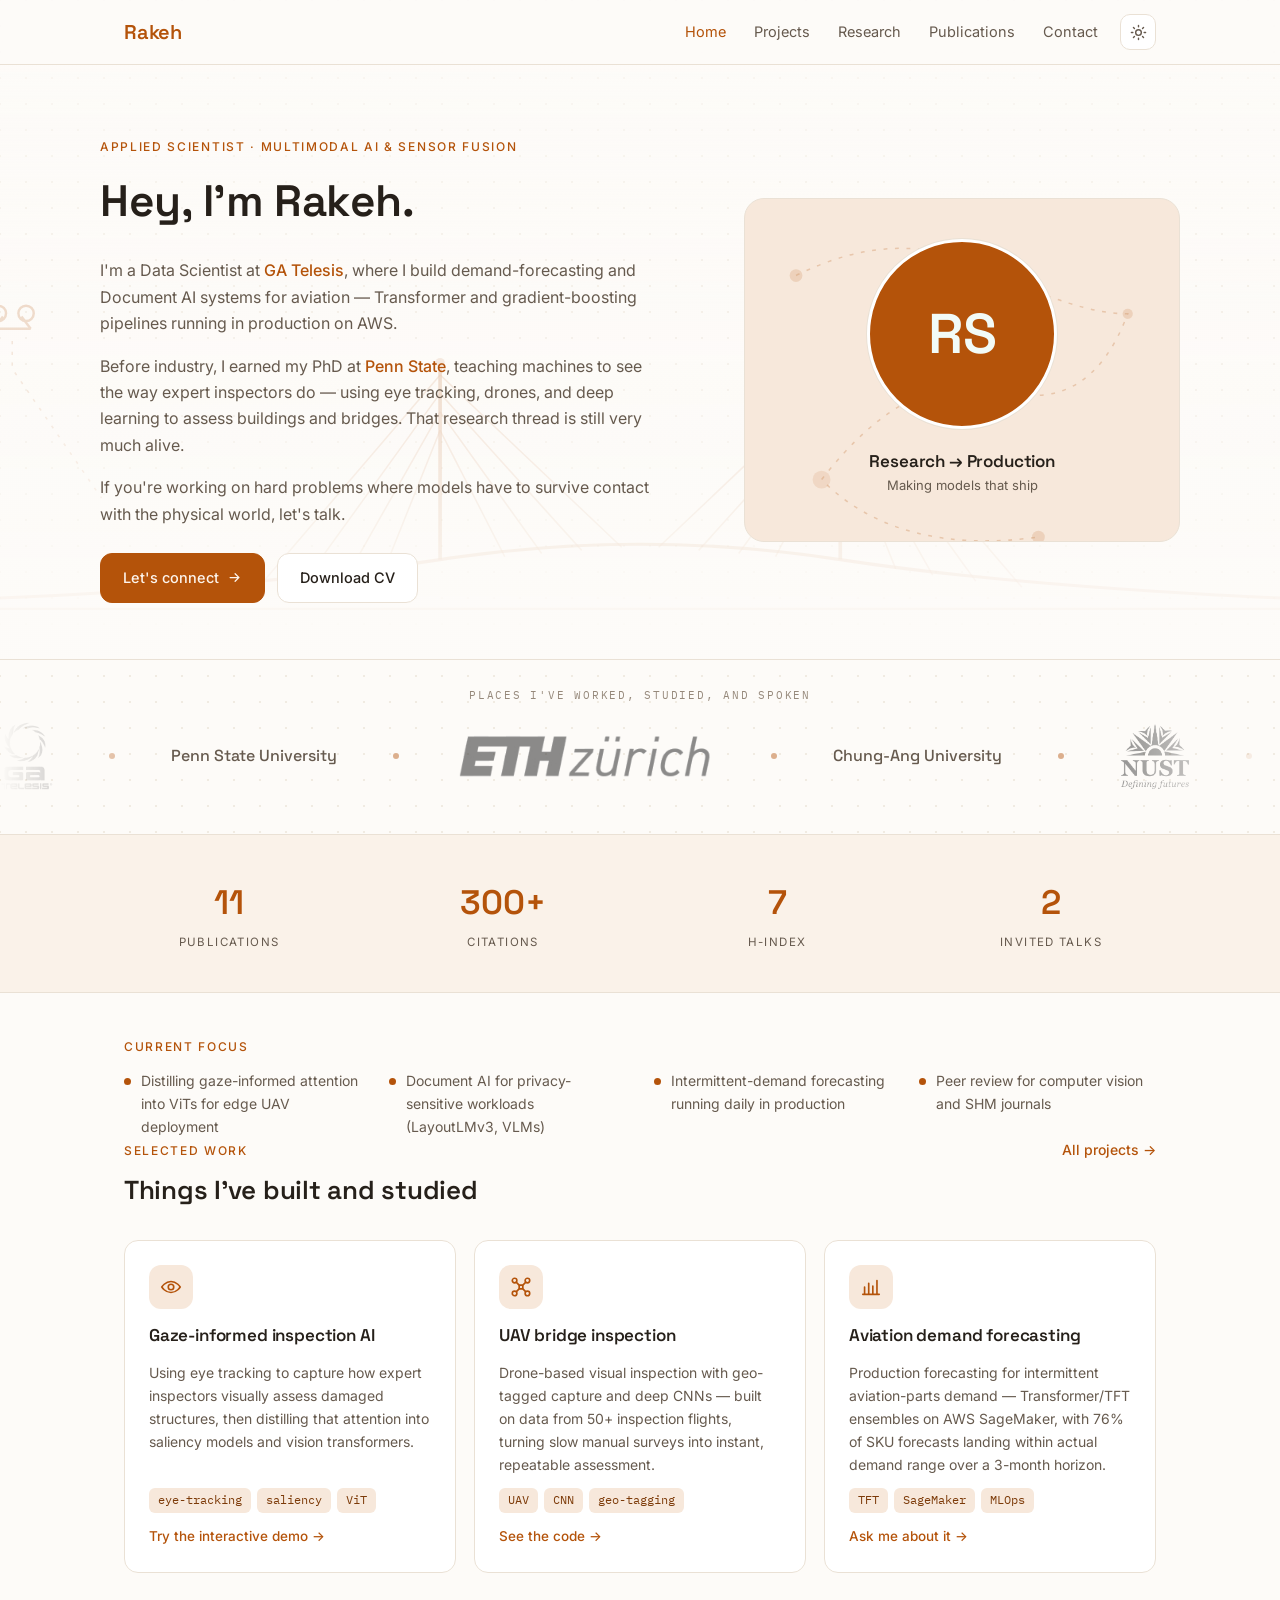
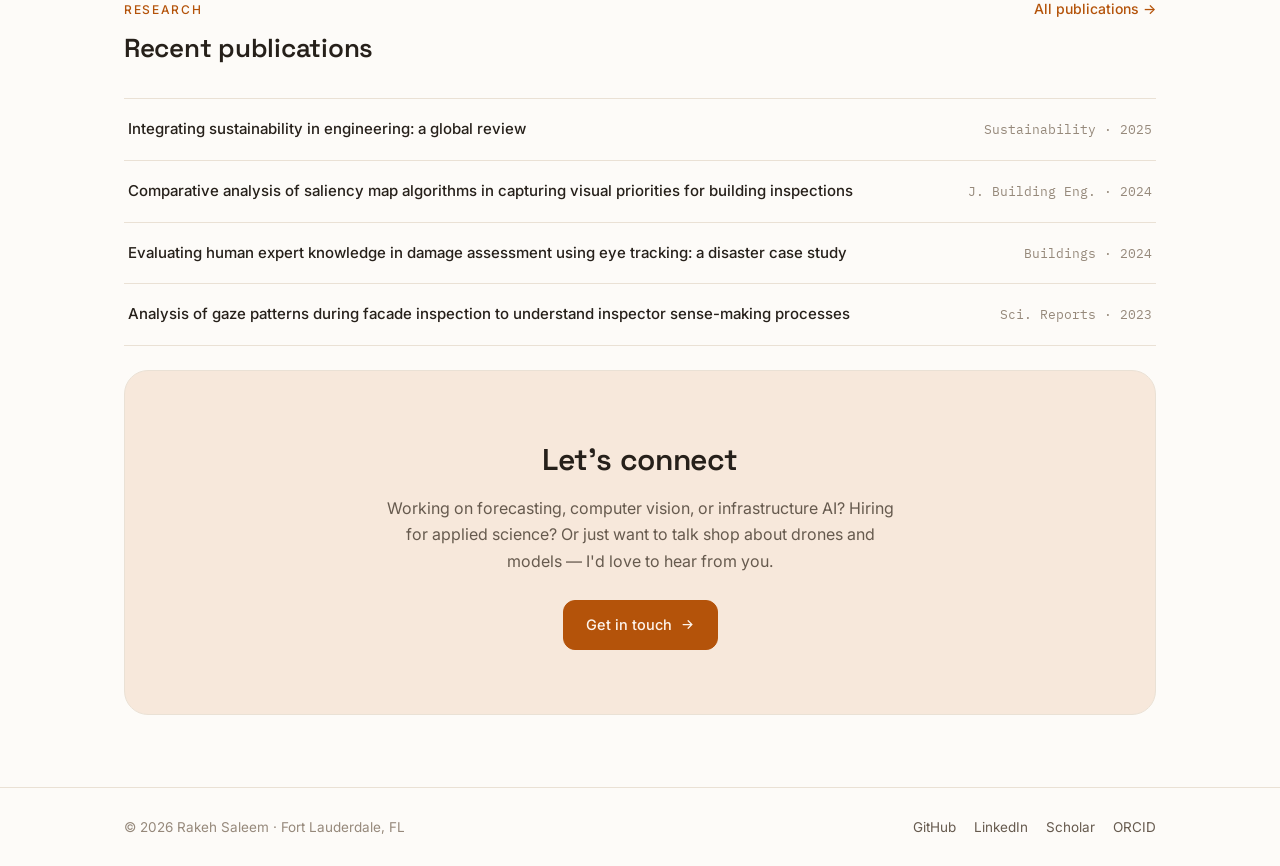
==== index.html @ d1ed62f0 "New custom site: copper design, gaze-trail, live Scholar stats" ====
<!DOCTYPE html>
<html lang="en">
<head>
<meta charset="UTF-8">
<meta name="viewport" content="width=device-width, initial-scale=1.0">
<title>Rakeh Saleem — Research Scientist · Computer Vision & ML</title>
<meta name="description" content="Rakeh Saleem — Applied Scientist / Data Scientist (PhD). Multimodal AI and sensor fusion: computer vision, Document AI, time-series forecasting with Transformers, and MLOps on AWS SageMaker. 11 publications, 300+ citations, invited talks at ETH Zurich and Thornton Tomasetti.">
<meta property="og:type" content="website">
<meta property="og:title" content="Rakeh Saleem — Research Scientist · Computer Vision & ML">
<meta property="og:description" content="PhD-trained research scientist building computer vision and forecasting systems that ship.">
<meta property="og:url" content="https://rakehsaleem.github.io/">
<meta property="og:image" content="https://rakehsaleem.github.io/assets/avatar.jpg">
<meta name="twitter:card" content="summary">
<meta name="theme-color" content="#B4530A" media="(prefers-color-scheme: light)">
<meta name="theme-color" content="#171009" media="(prefers-color-scheme: dark)">
<link rel="icon" type="image/svg+xml" href="assets/favicon.svg">
<link rel="preconnect" href="https://fonts.googleapis.com">
<link rel="preconnect" href="https://fonts.gstatic.com" crossorigin>
<link href="https://fonts.googleapis.com/css2?family=Space+Grotesk:wght@400;500;600&family=Inter:wght@400;500;600&family=IBM+Plex+Mono:wght@400;500&display=swap" rel="stylesheet">
<link rel="stylesheet" href="assets/style.css">
</head>
<body>
<canvas id="dotgrid" aria-hidden="true"></canvas>

<nav>
  <div class="wrap nav-inner">
    <a href="index.html" class="wordmark">Rakeh</a>
    <div style="display:flex;align-items:center">
      <div class="nav-links" id="navLinks">
        <a href="index.html" class="active">Home</a>
        <a href="projects.html">Projects</a>
        <a href="research.html">Research</a>
        <a href="publications.html">Publications</a>
        <a href="contact.html">Contact</a>
      </div>
      <button class="theme-btn" id="themeBtn" aria-label="Toggle dark mode" style="margin-left:22px">
        <svg width="17" height="17" viewBox="0 0 24 24" fill="none" stroke="currentColor" stroke-width="2" stroke-linecap="round"><circle cx="12" cy="12" r="4"/><path d="M12 2v2m0 16v2M4.9 4.9l1.4 1.4m11.4 11.4 1.4 1.4M2 12h2m16 0h2M4.9 19.1l1.4-1.4M17.7 6.3l1.4-1.4"/></svg>
      </button>
      <button class="menu-btn" id="menuBtn" aria-label="Open menu">
        <svg width="17" height="17" viewBox="0 0 24 24" fill="none" stroke="currentColor" stroke-width="2" stroke-linecap="round"><path d="M4 7h16M4 12h16M4 17h16"/></svg>
      </button>
    </div>
  </div>
</nav>

<div class="hero-shell">
  <div class="hero-bg" aria-hidden="true">
    <div class="hero-bg-inner" id="heroBgInner">
      <img src="assets/hero-bg.jpg" alt="" onerror="this.remove()" onload="var f=document.getElementById('fallbackArt'); if(f) f.remove()">
      <svg id="fallbackArt" class="fallback-art" viewBox="0 0 1200 300" preserveAspectRatio="xMidYMax slice" fill="none">
      <!-- Sunshine Skyway-inspired cable-stayed bridge line art -->
      <line x1="0" y1="252" x2="1200" y2="252" stroke="var(--teal)" stroke-width="1.4" opacity=".5"/>
      <path d="M0 250 Q 300 246 470 220 Q 600 200 730 220 Q 900 246 1200 250" stroke="var(--teal)" stroke-width="2" opacity=".55"/>
      <line x1="470" y1="220" x2="470" y2="96" stroke="var(--teal)" stroke-width="2.4" opacity=".6"/>
      <line x1="730" y1="220" x2="730" y2="96" stroke="var(--teal)" stroke-width="2.4" opacity=".6"/>
      <g stroke="var(--teal)" stroke-width="1" opacity=".4">
        <line x1="470" y1="100" x2="352" y2="238"/><line x1="470" y1="112" x2="382" y2="234"/><line x1="470" y1="124" x2="410" y2="230"/><line x1="470" y1="136" x2="434" y2="226"/>
        <line x1="470" y1="100" x2="588" y2="212"/><line x1="470" y1="112" x2="562" y2="214"/><line x1="470" y1="124" x2="536" y2="216"/><line x1="470" y1="136" x2="512" y2="218"/>
        <line x1="730" y1="100" x2="612" y2="212"/><line x1="730" y1="112" x2="638" y2="214"/><line x1="730" y1="124" x2="664" y2="216"/><line x1="730" y1="136" x2="688" y2="218"/>
        <line x1="730" y1="100" x2="848" y2="238"/><line x1="730" y1="112" x2="818" y2="234"/><line x1="730" y1="124" x2="790" y2="230"/><line x1="730" y1="136" x2="766" y2="226"/>
      </g>
      <g fill="var(--teal)" opacity=".35">
        <circle cx="470" cy="92" r="3"/><circle cx="730" cy="92" r="3"/>
      </g>
      <!-- drone -->
      <g stroke="var(--teal)" stroke-width="1.6" opacity=".55">
        <line x1="180" y1="70" x2="204" y2="70"/><line x1="186" y1="62" x2="180" y2="70"/><line x1="198" y1="62" x2="204" y2="70"/>
        <circle cx="183" cy="60" r="5" fill="none"/><circle cx="201" cy="60" r="5" fill="none"/>
      </g>
      <path d="M192 78 L 192 96 L 250 180" stroke="var(--teal)" stroke-width="1" stroke-dasharray="2 5" opacity=".4"/>
      </svg>
    </div>
  </div>
  <header class="hero wrap">
  <div>
    <span class="kicker">Applied Scientist · Multimodal AI &amp; Sensor Fusion</span>
    <h1>Hey, I'm Rakeh.</h1>
    <p>I'm a Data Scientist at <a class="inline" href="https://www.gatelesis.com/" target="_blank" rel="noopener">GA Telesis</a>, where I build demand-forecasting and Document&nbsp;AI systems for aviation — Transformer and gradient-boosting pipelines running in production on AWS.</p>
    <p>Before industry, I earned my PhD at <a class="inline" href="https://scholar.google.com/citations?user=sNDGyTYAAAAJ&hl=en" target="_blank" rel="noopener">Penn State</a>, teaching machines to see the way expert inspectors do — using eye tracking, drones, and deep learning to assess buildings and bridges. That research thread is still very much alive.</p>
    <p>If you're working on hard problems where models have to survive contact with the physical world, let's talk.</p>
    <div class="cta-row">
      <a class="btn primary" href="contact.html">Let's connect
        <svg width="15" height="15" viewBox="0 0 24 24" fill="none" stroke="currentColor" stroke-width="2" stroke-linecap="round"><path d="M5 12h14m-6-6 6 6-6 6"/></svg>
      </a>
      <a class="btn" href="assets/resume.pdf">Download CV</a>
    </div>
  </div>
  <div class="photo-card">
    <svg class="gaze" viewBox="0 0 340 340" aria-hidden="true">
      <path d="M40 60 Q120 20 190 55 T300 90 Q270 170 200 150 T60 220 Q120 280 230 265" fill="none" stroke="var(--teal)" stroke-width="1.2" stroke-dasharray="3 6" opacity=".45"/>
      <circle cx="40" cy="60" r="5" fill="var(--teal)" opacity=".30"/>
      <circle cx="190" cy="55" r="8" fill="var(--teal)" opacity=".22"/>
      <circle cx="300" cy="90" r="4" fill="var(--teal)" opacity=".30"/>
      <circle cx="200" cy="150" r="6" fill="var(--teal)" opacity=".22"/>
      <circle cx="60" cy="220" r="7" fill="var(--teal)" opacity=".22"/>
      <circle cx="230" cy="265" r="5" fill="var(--teal)" opacity=".30"/>
    </svg>
    <img src="assets/avatar.jpg" alt="Portrait of Rakeh Saleem" onerror="this.style.display='none';this.nextElementSibling.style.display='flex'">
    <div class="avatar-fallback" aria-hidden="true">RS</div>
    <h3>Research → Production</h3>
    <p class="sub">Making models that ship</p>
  </div>
  </header>
</div>

<div class="affil">
  <div class="label">Places I've worked, studied, and spoken</div>
  <div class="affil-viewport">
    <div class="affil-track" id="affilTrack"></div>
  </div>
</div>

<div class="stats">
  <div class="wrap stats-inner">
    <div class="stat"><div class="num" data-count="11" data-scholar="publications_count">11</div><div class="lbl">Publications</div></div>
    <div class="stat"><div class="num" data-count="300" data-suffix="+" data-scholar="citations">300+</div><div class="lbl">Citations</div></div>
    <div class="stat"><div class="num" data-count="7" data-scholar="h_index">7</div><div class="lbl">h-index</div></div>
    <div class="stat"><div class="num" data-count="2">2</div><div class="lbl">Invited talks</div></div>
  </div>
</div>

<section class="wrap" style="padding:44px 24px 0">
  <span class="kicker">Current focus</span>
  <div style="display:grid;grid-template-columns:repeat(auto-fit,minmax(230px,1fr));gap:12px 28px;margin-top:12px">
    <div style="display:flex;gap:10px;align-items:baseline"><span style="width:7px;height:7px;border-radius:50%;background:var(--teal);flex:none;transform:translateY(-1px)"></span><span style="font-size:14px;color:var(--muted)">Distilling gaze-informed attention into ViTs for edge UAV deployment</span></div>
    <div style="display:flex;gap:10px;align-items:baseline"><span style="width:7px;height:7px;border-radius:50%;background:var(--teal);flex:none;transform:translateY(-1px)"></span><span style="font-size:14px;color:var(--muted)">Document AI for privacy-sensitive workloads (LayoutLMv3, VLMs)</span></div>
    <div style="display:flex;gap:10px;align-items:baseline"><span style="width:7px;height:7px;border-radius:50%;background:var(--teal);flex:none;transform:translateY(-1px)"></span><span style="font-size:14px;color:var(--muted)">Intermittent-demand forecasting running daily in production</span></div>
    <div style="display:flex;gap:10px;align-items:baseline"><span style="width:7px;height:7px;border-radius:50%;background:var(--teal);flex:none;transform:translateY(-1px)"></span><span style="font-size:14px;color:var(--muted)">Peer review for computer vision and SHM journals</span></div>
  </div>
</section>

<section id="work" class="wrap">
  <div class="sec-head">
    <div>
      <span class="kicker">Selected work</span>
      <h2>Things I've built and studied</h2>
    </div>
    <a href="projects.html">All projects →</a>
  </div>
  <div class="cards">
    <article class="card">
      <div class="icon">
        <svg width="22" height="22" viewBox="0 0 24 24" fill="none" stroke="currentColor" stroke-width="1.8" stroke-linecap="round"><path d="M2 12s3.5-6 10-6 10 6 10 6-3.5 6-10 6-10-6-10-6Z"/><circle cx="12" cy="12" r="3"/></svg>
      </div>
      <h3>Gaze-informed inspection AI</h3>
      <p>Using eye tracking to capture how expert inspectors visually assess damaged structures, then distilling that attention into saliency models and vision transformers.</p>
      <div class="tags"><span class="tag">eye-tracking</span><span class="tag">saliency</span><span class="tag">ViT</span></div>
      <a class="link" href="research.html">Try the interactive demo →</a>
    </article>
    <article class="card">
      <div class="icon">
        <svg width="22" height="22" viewBox="0 0 24 24" fill="none" stroke="currentColor" stroke-width="1.8" stroke-linecap="round"><circle cx="5" cy="5" r="2.5"/><circle cx="19" cy="5" r="2.5"/><circle cx="5" cy="19" r="2.5"/><circle cx="19" cy="19" r="2.5"/><path d="M7 7l3.5 3.5M17 7l-3.5 3.5M7 17l3.5-3.5M17 17l-3.5-3.5"/><rect x="10" y="10" width="4" height="4" rx="1"/></svg>
      </div>
      <h3>UAV bridge inspection</h3>
      <p>Drone-based visual inspection with geo-tagged capture and deep CNNs — built on data from 50+ inspection flights, turning slow manual surveys into instant, repeatable assessment.</p>
      <div class="tags"><span class="tag">UAV</span><span class="tag">CNN</span><span class="tag">geo-tagging</span></div>
      <a class="link" href="projects.html">See the code →</a>
    </article>
    <article class="card">
      <div class="icon">
        <svg width="22" height="22" viewBox="0 0 24 24" fill="none" stroke="currentColor" stroke-width="1.8" stroke-linecap="round"><path d="M3 20h18M5 20V12m4.5 8V8m4.5 12v-9m4.5 9V5"/></svg>
      </div>
      <h3>Aviation demand forecasting</h3>
      <p>Production forecasting for intermittent aviation-parts demand — Transformer/TFT ensembles on AWS SageMaker, with 76% of SKU forecasts landing within actual demand range over a 3-month horizon.</p>
      <div class="tags"><span class="tag">TFT</span><span class="tag">SageMaker</span><span class="tag">MLOps</span></div>
      <a class="link" href="contact.html">Ask me about it →</a>
    </article>
  </div>
</section>

<section id="publications" class="wrap" style="padding-top:24px">
  <div class="sec-head">
    <div>
      <span class="kicker">Research</span>
      <h2>Recent publications</h2>
    </div>
    <a href="publications.html">All publications →</a>
  </div>
  <div class="pub-list">
    <a class="pub" href="https://www.mdpi.com/2071-1050/17/15/6930" target="_blank" rel="noopener">
      <span class="title">Integrating sustainability in engineering: a global review</span>
      <span class="venue">Sustainability · 2025</span>
    </a>
    <a class="pub" href="https://www.sciencedirect.com/science/article/pii/S2352710224022460" target="_blank" rel="noopener">
      <span class="title">Comparative analysis of saliency map algorithms in capturing visual priorities for building inspections</span>
      <span class="venue">J. Building Eng. · 2024</span>
    </a>
    <a class="pub" href="https://www.mdpi.com/2075-5309/14/7/2114" target="_blank" rel="noopener">
      <span class="title">Evaluating human expert knowledge in damage assessment using eye tracking: a disaster case study</span>
      <span class="venue">Buildings · 2024</span>
    </a>
    <a class="pub" href="https://www.nature.com/articles/s41598-023-29950-w" target="_blank" rel="noopener">
      <span class="title">Analysis of gaze patterns during facade inspection to understand inspector sense-making processes</span>
      <span class="venue">Sci. Reports · 2023</span>
    </a>
  </div>
</section>

<div class="wrap">
  <div class="connect" id="connect">
    <h2>Let's connect</h2>
    <p>Working on forecasting, computer vision, or infrastructure AI? Hiring for applied science? Or just want to talk shop about drones and models — I'd love to hear from you.</p>
    <a class="btn primary" href="contact.html">Get in touch
      <svg width="15" height="15" viewBox="0 0 24 24" fill="none" stroke="currentColor" stroke-width="2" stroke-linecap="round"><path d="M5 12h14m-6-6 6 6-6 6"/></svg>
    </a>
  </div>
</div>

<footer>
  <div class="wrap foot-inner">
    <span>© 2026 Rakeh Saleem · Fort Lauderdale, FL</span>
    <div class="socials">
      <a href="https://github.com/rakehsaleem" target="_blank" rel="noopener">GitHub</a>
      <a href="https://www.linkedin.com/in/rakeh-saleem/" target="_blank" rel="noopener">LinkedIn</a>
      <a href="https://scholar.google.com/citations?user=sNDGyTYAAAAJ&hl=en" target="_blank" rel="noopener">Scholar</a>
      <a href="https://orcid.org/0000-0002-6362-9872" target="_blank" rel="noopener">ORCID</a>
    </div>
  </div>
</footer>

<script src="assets/main.js"></script>
</body>
</html>
---- assets/style.css ----
:root{
  --paper:#FDFBF8;
  --card:#FFFFFF;
  --tint:#F7E8DB;
  --tint-soft:#FAF2E9;
  --ink:#26201A;
  --muted:#665A4E;
  --faint:#96897B;
  --line:#EAE1D5;
  --teal:#B4530A;
  --teal-deep:#7C3A08;
  --teal-bright:#D06416;
  --radius:14px;
}
[data-theme="dark"]{
  --paper:#171009;
  --card:#211710;
  --tint:#301F10;
  --tint-soft:#1E150D;
  --ink:#F1EAE2;
  --muted:#B5A697;
  --faint:#80735F;
  --line:#342718;
  --teal:#E8956D;
  --teal-deep:#F4C0A2;
  --teal-bright:#E8956D;
}
*{margin:0;padding:0;box-sizing:border-box}
html{scroll-behavior:smooth;background:var(--paper)}
body{
  font-family:'Inter',system-ui,sans-serif;
  background:transparent;
  color:var(--ink);
  line-height:1.65;
  font-size:16px;
  transition:color .3s ease;
}
h1,h2,h3,.wordmark{font-family:'Space Grotesk',sans-serif;letter-spacing:-0.01em}
.mono{font-family:'IBM Plex Mono',monospace}
a{color:inherit;text-decoration:none}
.wrap{max-width:1080px;margin:0 auto;padding:0 24px}

/* Interactive dot-grid background */
#dotgrid{position:fixed;inset:0;z-index:-1;pointer-events:none}

/* Hero shell with background image layer */
.hero-shell{position:relative;overflow:hidden}
.hero-bg{position:absolute;inset:0;pointer-events:none;z-index:0;overflow:hidden}
.hero-bg-inner{position:absolute;inset:-4%;will-change:transform}
.hero-bg-inner img{width:100%;height:100%;object-fit:cover;opacity:.5;filter:saturate(.85)}
[data-theme="dark"] .hero-bg-inner img{opacity:.28;filter:saturate(.7) brightness(.8)}
.hero-bg .fallback-art{position:absolute;inset:auto 0 0 0;width:100%;height:72%;opacity:.5}
.hero-bg::after{content:"";position:absolute;inset:0;background:linear-gradient(to bottom,color-mix(in srgb,var(--paper) 68%,transparent) 0%,color-mix(in srgb,var(--paper) 30%,transparent) 40%,var(--paper) 100%)}
.hero-shell .hero{position:relative;z-index:1}

/* Affiliations marquee (logos) */
.affil{border-top:1px solid var(--line);padding:26px 0 44px;overflow:hidden}
.affil .label{text-align:center;font-size:11px;letter-spacing:.16em;text-transform:uppercase;color:var(--faint);margin-bottom:18px;font-family:'IBM Plex Mono',monospace}
.affil-viewport{position:relative;overflow:hidden;-webkit-mask-image:linear-gradient(to right,transparent,#000 12%,#000 88%,transparent);mask-image:linear-gradient(to right,transparent,#000 12%,#000 88%,transparent)}
.affil-track{display:flex;align-items:center;gap:56px;width:max-content;animation:marquee 30s linear infinite}
.affil-viewport:hover .affil-track{animation-play-state:paused}
.affil-item{position:relative;display:flex;align-items:center;gap:56px;white-space:nowrap}
.affil-item img{height:68px;width:auto;max-width:260px;object-fit:contain;filter:grayscale(1);opacity:.55;transition:filter .25s,opacity .25s}
[data-theme="dark"] .affil-item img{filter:grayscale(1) invert(.85) brightness(1.1)}
.affil-item:hover img{filter:none;opacity:1}
[data-theme="dark"] .affil-item:hover img{filter:none;opacity:1}
.affil-item .txt{font-family:'Space Grotesk',sans-serif;font-size:16px;font-weight:500;color:var(--muted)}
.affil-item .tip{position:absolute;top:calc(100% + 8px);left:50%;transform:translateX(-50%) translateY(-3px);font-size:11.5px;color:var(--muted);background:var(--card);border:1px solid var(--line);border-radius:7px;padding:3px 10px;white-space:nowrap;opacity:0;pointer-events:none;transition:opacity .2s,transform .2s;box-shadow:0 4px 12px rgba(0,0,0,.08)}
.affil-item:hover .tip{opacity:1;transform:translateX(-50%) translateY(0)}
.affil-item::after{content:"";width:6px;height:6px;border-radius:50%;background:var(--teal);opacity:.45;flex:none}
@keyframes marquee{from{transform:translateX(0)}to{transform:translateX(-50%)}}
@media (prefers-reduced-motion:reduce){
  .affil-track{animation:none;flex-wrap:wrap;justify-content:center;width:auto}
  .affil-track > .dup{display:none}
}

/* Scroll reveal */
.reveal{opacity:0;transform:translateY(14px);transition:opacity .5s ease,transform .5s ease}
.reveal.in{opacity:1;transform:none}
@media (prefers-reduced-motion:reduce){.reveal{opacity:1;transform:none}}

/* Nav */
nav{position:sticky;top:0;z-index:50;background:color-mix(in srgb,var(--paper) 86%,transparent);backdrop-filter:blur(10px);border-bottom:1px solid var(--line)}
.nav-inner{display:flex;align-items:center;justify-content:space-between;height:64px}
.wordmark{font-size:20px;font-weight:600;color:var(--teal)}
.nav-links{display:flex;align-items:center;gap:28px;font-size:14.5px;color:var(--muted)}
.nav-links a{transition:color .2s}
.nav-links a:hover,.nav-links a.active{color:var(--teal)}
.theme-btn,.menu-btn{background:var(--card);border:1px solid var(--line);border-radius:10px;width:36px;height:36px;cursor:pointer;color:var(--muted);display:flex;align-items:center;justify-content:center;transition:border-color .2s,color .2s}
.theme-btn:hover,.menu-btn:hover{border-color:var(--teal);color:var(--teal)}
.menu-btn{display:none}

/* Page headers (inner pages) */
.page-head{text-align:center;padding:64px 0 40px;max-width:640px;margin:0 auto}
.page-head h1{font-size:clamp(30px,4.5vw,40px);font-weight:600;margin-bottom:12px}
.page-head p{color:var(--muted)}

/* Hero */
.hero{padding:72px 0 56px;display:grid;grid-template-columns:1.35fr 1fr;gap:56px;align-items:center}
.hero h1{font-size:clamp(32px,4.5vw,44px);font-weight:600;margin-bottom:20px}
.hero p{color:var(--muted);margin-bottom:16px;max-width:56ch}
.hero a.inline{color:var(--teal);font-weight:500}
.hero a.inline:hover{text-decoration:underline}
.cta-row{display:flex;gap:12px;margin-top:26px;flex-wrap:wrap}
.btn{display:inline-flex;align-items:center;gap:8px;padding:12px 22px;border-radius:12px;font-size:14.5px;font-weight:500;border:1px solid var(--line);background:var(--card);transition:transform .15s,border-color .2s,background .2s;cursor:pointer;font-family:inherit;color:inherit}
.btn:hover{transform:translateY(-1px);border-color:var(--teal)}
.btn.primary{background:var(--teal);border-color:var(--teal);color:#FDF4EC}
[data-theme="dark"] .btn.primary{color:#2A1608}
.btn.primary:hover{background:var(--teal-bright)}

/* Photo card with gaze-trace signature */
.photo-card{position:relative;background:var(--tint);border:1px solid var(--line);border-radius:20px;padding:40px 32px 28px;text-align:center;overflow:hidden}
.gaze{position:absolute;inset:0;pointer-events:none;opacity:.5}
.photo-card img,.photo-card .avatar-fallback{width:190px;height:190px;border-radius:50%;object-fit:cover;border:3px solid var(--card);box-shadow:0 0 0 1px var(--line);position:relative}
.avatar-fallback{display:none;align-items:center;justify-content:center;background:var(--teal);color:#F2FBF7;font-family:'Space Grotesk',sans-serif;font-size:56px;font-weight:600;margin:0 auto}
.photo-card h3{margin-top:18px;font-size:17px;font-weight:600;position:relative}
.photo-card .sub{font-size:13px;color:var(--muted);position:relative}

/* Stats */
.stats{border-top:1px solid var(--line);border-bottom:1px solid var(--line);background:var(--tint-soft)}
.stats-inner{display:grid;grid-template-columns:repeat(4,1fr);gap:16px;padding:40px 0;text-align:center}
.stat .num{font-family:'Space Grotesk',sans-serif;font-size:34px;font-weight:600;color:var(--teal)}
.stat .lbl{font-size:11.5px;letter-spacing:.12em;text-transform:uppercase;color:var(--muted);margin-top:2px}

/* Sections */
section{padding:64px 0}
.sec-head{display:flex;align-items:baseline;justify-content:space-between;margin-bottom:28px;gap:16px}
.sec-head h2{font-size:26px;font-weight:600}
.sec-head a{font-size:14px;color:var(--teal);font-weight:500;white-space:nowrap}
.sec-head a:hover{text-decoration:underline}
.kicker{font-size:12px;letter-spacing:.14em;text-transform:uppercase;color:var(--teal);font-weight:500;margin-bottom:8px;display:block}

/* Cards */
.cards{display:grid;grid-template-columns:repeat(auto-fit,minmax(280px,1fr));gap:18px}
.card{background:var(--card);border:1px solid var(--line);border-radius:var(--radius);padding:24px;display:flex;flex-direction:column;gap:12px;transition:transform .18s,border-color .2s,box-shadow .2s}
.card:hover{transform:translateY(-3px);border-color:var(--teal);box-shadow:0 12px 28px -18px rgba(180,83,10,.3)}
.card .icon{width:44px;height:44px;border-radius:12px;background:var(--tint);color:var(--teal);display:flex;align-items:center;justify-content:center;flex:none}
.card h3{font-size:17px;font-weight:600}
.card p{font-size:14px;color:var(--muted);flex:1}
.tags{display:flex;flex-wrap:wrap;gap:6px}
.tag{font-family:'IBM Plex Mono',monospace;font-size:11.5px;background:var(--tint);color:var(--teal-deep);padding:3px 9px;border-radius:6px}
.card .link{font-size:13.5px;color:var(--teal);font-weight:500}

/* Repo cards (projects page) */
.repo-meta{display:flex;align-items:center;gap:16px;font-size:12.5px;color:var(--faint);border-top:1px solid var(--line);padding-top:12px}
.lang-dot{width:10px;height:10px;border-radius:50%;display:inline-block;margin-right:6px;vertical-align:-1px}
.repo-btn{display:flex;align-items:center;justify-content:center;gap:8px;border:1px solid var(--line);border-radius:10px;padding:9px;font-size:13.5px;font-weight:500;transition:border-color .2s,color .2s}
.repo-btn:hover{border-color:var(--teal);color:var(--teal)}
.toolbar{display:flex;justify-content:space-between;align-items:center;margin-bottom:22px;gap:16px;flex-wrap:wrap}
.toolbar .count{font-size:13.5px;color:var(--faint)}
.toolbar select{font-family:inherit;font-size:13.5px;color:var(--ink);background:var(--card);border:1px solid var(--line);border-radius:10px;padding:8px 12px;cursor:pointer}

/* Tabs (publications page) */
.tabs{display:inline-flex;background:var(--tint-soft);border:1px solid var(--line);border-radius:12px;padding:4px;gap:4px;margin:0 auto}
.tabs-row{display:flex;justify-content:center;margin-bottom:36px}
.tab{border:none;background:transparent;font-family:inherit;font-size:14px;font-weight:500;color:var(--muted);padding:9px 20px;border-radius:9px;cursor:pointer;display:inline-flex;align-items:center;gap:8px;transition:background .2s,color .2s}
.tab.active{background:var(--card);color:var(--ink);box-shadow:0 1px 4px rgba(0,0,0,.06)}
.tab-panel{display:none}
.tab-panel.active{display:block}

/* Publications */
.pub-list{border-top:1px solid var(--line)}
.pub{display:flex;justify-content:space-between;align-items:baseline;gap:24px;padding:18px 4px;border-bottom:1px solid var(--line);transition:background .2s}
.pub:hover{background:var(--tint-soft)}
.pub .title{font-size:15px;font-weight:500}
.pub .authors{font-size:13px;color:var(--faint);margin-top:2px}
.pub .venue{font-family:'IBM Plex Mono',monospace;font-size:12.5px;color:var(--faint);white-space:nowrap}

/* Contact page */
.contact-grid{display:grid;grid-template-columns:1fr 1.1fr;gap:40px;align-items:start;padding-bottom:72px}
.contact-card{display:flex;align-items:center;gap:16px;background:var(--card);border:1px solid var(--line);border-radius:var(--radius);padding:18px 20px;margin-bottom:14px;transition:border-color .2s,transform .15s}
.contact-card:hover{border-color:var(--teal);transform:translateY(-1px)}
.contact-card .icon{width:44px;height:44px;border-radius:50%;background:var(--tint);color:var(--teal);display:flex;align-items:center;justify-content:center;flex:none}
.contact-card h3{font-size:15.5px;font-weight:600}
.contact-card p{font-size:13px;color:var(--muted)}
.contact-card .action{font-size:13.5px;color:var(--teal);font-weight:500}
.form-card{background:var(--card);border:1px solid var(--line);border-radius:18px;padding:28px}
.form-card h2{font-size:20px;font-weight:600;margin-bottom:20px;display:flex;align-items:center;gap:10px}
.field{margin-bottom:16px}
.field label{display:block;font-size:13.5px;font-weight:500;margin-bottom:6px}
.field input,.field textarea{width:100%;font-family:inherit;font-size:14px;color:var(--ink);background:var(--paper);border:1px solid var(--line);border-radius:10px;padding:11px 14px;transition:border-color .2s}
.field input:focus,.field textarea:focus{outline:none;border-color:var(--teal)}
.field textarea{min-height:130px;resize:vertical}
.form-note{font-size:12px;color:var(--faint);text-align:center;margin-top:12px}

/* Connect band */
.connect{background:var(--tint);border-radius:24px;text-align:center;padding:64px 32px;margin:24px 0 72px;border:1px solid var(--line)}
.connect h2{font-size:30px;font-weight:600;margin-bottom:10px}
.connect p{color:var(--muted);max-width:52ch;margin:0 auto 26px}

/* 404 */
.notfound{text-align:center;padding:120px 24px}
.notfound .code{font-family:'IBM Plex Mono',monospace;font-size:64px;color:var(--teal);font-weight:500}
.notfound p{color:var(--muted);margin:12px 0 28px}

footer{border-top:1px solid var(--line);padding:28px 0;font-size:13.5px;color:var(--faint);background:color-mix(in srgb,var(--paper) 86%,transparent)}
.foot-inner{display:flex;justify-content:space-between;align-items:center;gap:16px;flex-wrap:wrap}
.socials{display:flex;gap:18px}
.socials a{color:var(--muted)}
.socials a:hover{color:var(--teal)}

@media (max-width:860px){
  .hero{grid-template-columns:1fr;padding:48px 0 40px;gap:36px}
  .photo-card{max-width:380px;margin:0 auto}
  .stats-inner{grid-template-columns:repeat(2,1fr);gap:28px 12px}
  .contact-grid{grid-template-columns:1fr}
  .nav-links{display:none}
  .nav-links.open{display:flex;position:absolute;top:64px;left:0;right:0;background:var(--paper);flex-direction:column;padding:20px 24px;border-bottom:1px solid var(--line);gap:16px}
  .menu-btn{display:flex;margin-left:10px}
}
@media (prefers-reduced-motion:reduce){
  *{transition:none!important;animation:none!important}
  html{scroll-behavior:auto}
}
:focus-visible{outline:2px solid var(--teal);outline-offset:2px;border-radius:4px}
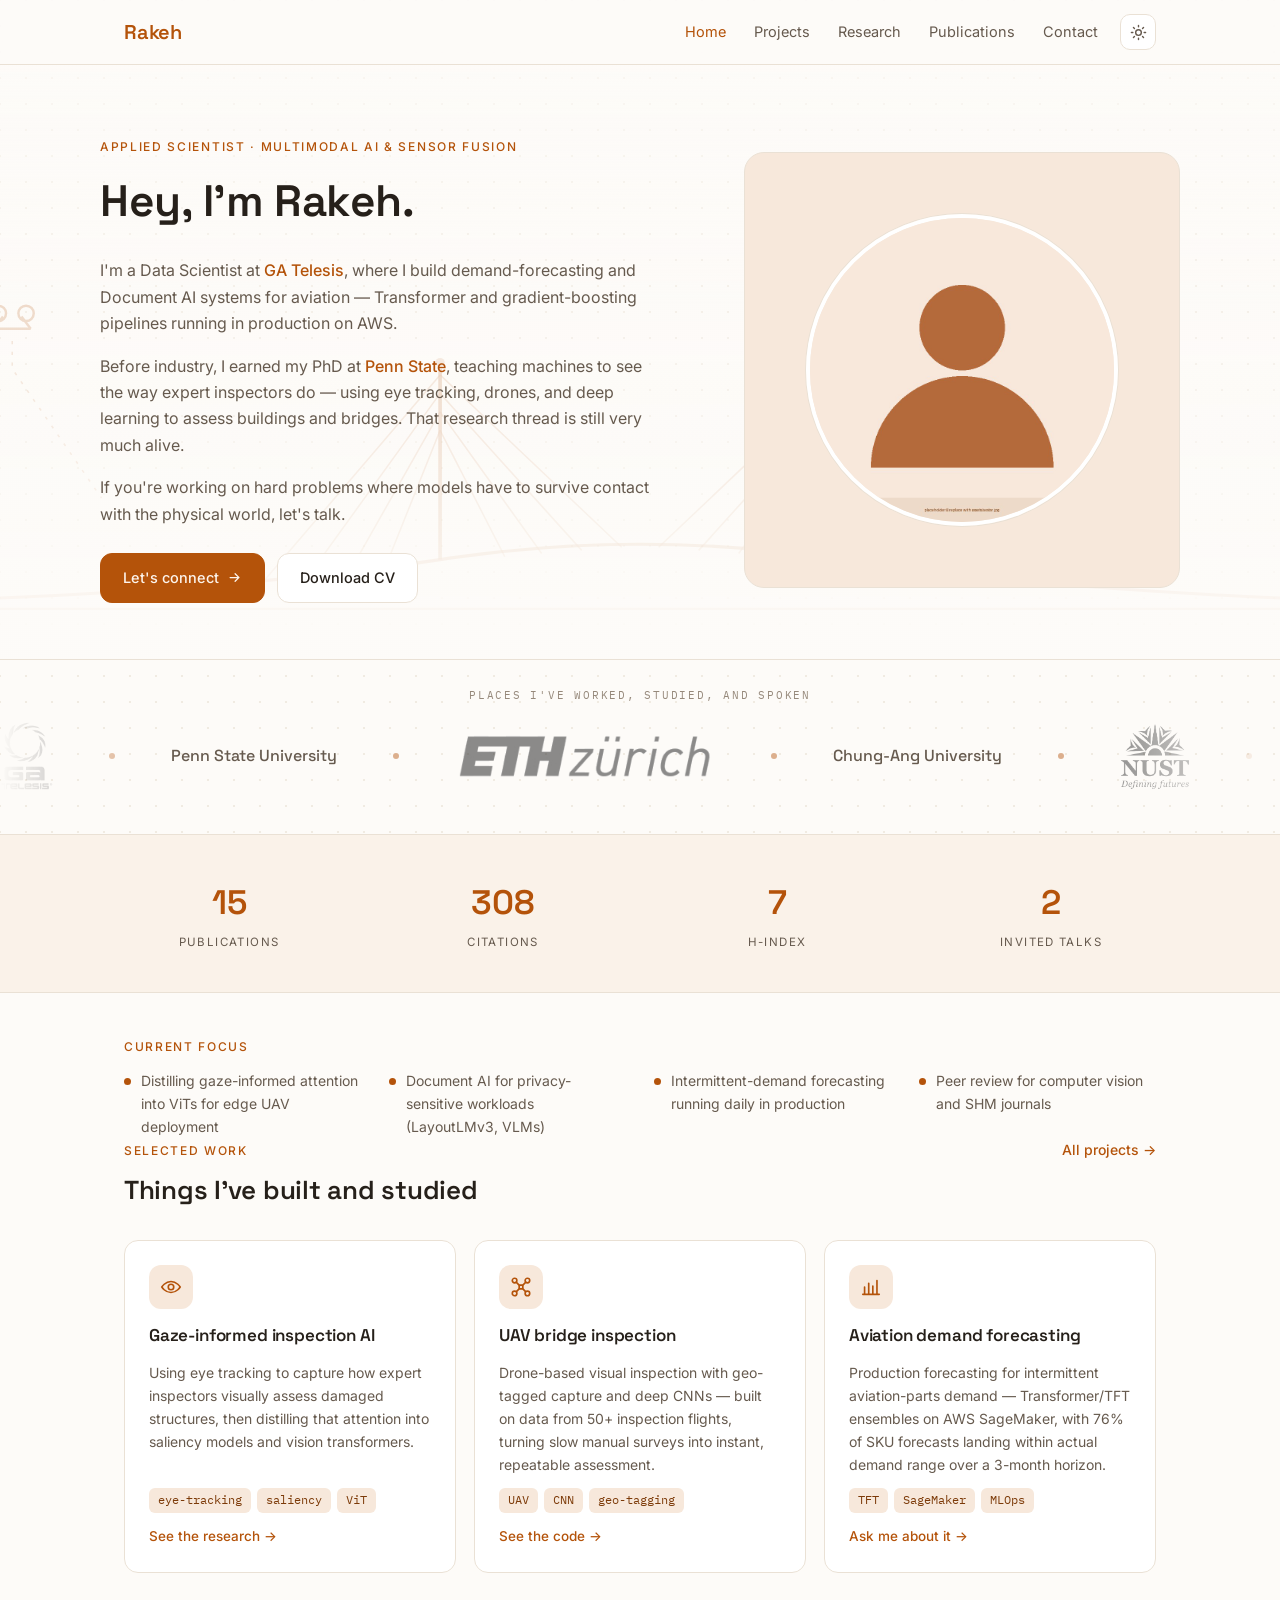
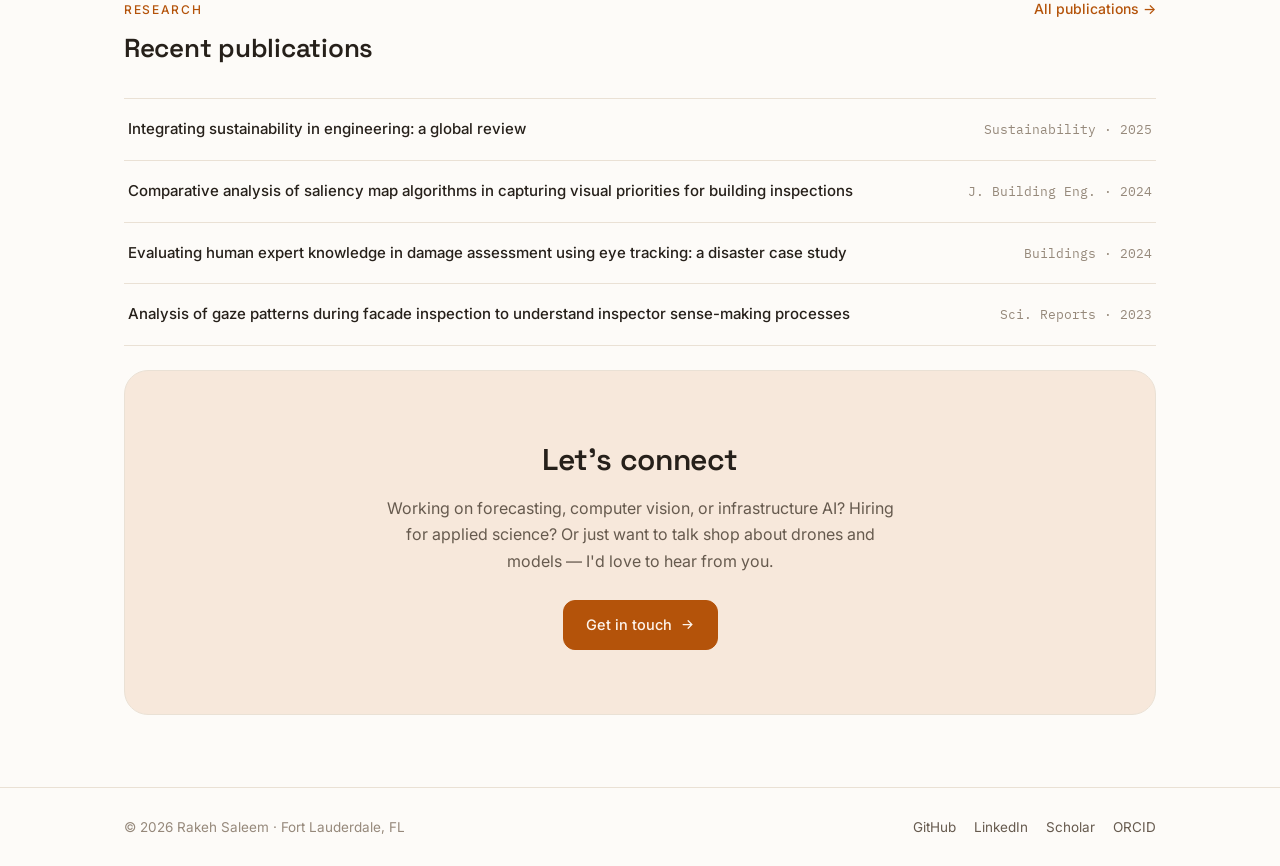
==== commit c3d45cc1: "fix network graph, added geographical map and minor cosmetics brushups" ====
--- a/index.html
+++ b/index.html
@@ -86,19 +86,8 @@
     </div>
   </div>
   <div class="photo-card">
-    <svg class="gaze" viewBox="0 0 340 340" aria-hidden="true">
-      <path d="M40 60 Q120 20 190 55 T300 90 Q270 170 200 150 T60 220 Q120 280 230 265" fill="none" stroke="var(--teal)" stroke-width="1.2" stroke-dasharray="3 6" opacity=".45"/>
-      <circle cx="40" cy="60" r="5" fill="var(--teal)" opacity=".30"/>
-      <circle cx="190" cy="55" r="8" fill="var(--teal)" opacity=".22"/>
-      <circle cx="300" cy="90" r="4" fill="var(--teal)" opacity=".30"/>
-      <circle cx="200" cy="150" r="6" fill="var(--teal)" opacity=".22"/>
-      <circle cx="60" cy="220" r="7" fill="var(--teal)" opacity=".22"/>
-      <circle cx="230" cy="265" r="5" fill="var(--teal)" opacity=".30"/>
-    </svg>
     <img src="assets/avatar.jpg" alt="Portrait of Rakeh Saleem" onerror="this.style.display='none';this.nextElementSibling.style.display='flex'">
     <div class="avatar-fallback" aria-hidden="true">RS</div>
-    <h3>Research → Production</h3>
-    <p class="sub">Making models that ship</p>
   </div>
   </header>
 </div>
@@ -145,7 +134,7 @@
       <h3>Gaze-informed inspection AI</h3>
       <p>Using eye tracking to capture how expert inspectors visually assess damaged structures, then distilling that attention into saliency models and vision transformers.</p>
       <div class="tags"><span class="tag">eye-tracking</span><span class="tag">saliency</span><span class="tag">ViT</span></div>
-      <a class="link" href="research.html">Try the interactive demo →</a>
+      <a class="link" href="research.html">See the research →</a>
     </article>
     <article class="card">
       <div class="icon">
--- a/assets/style.css
+++ b/assets/style.css
@@ -108,13 +108,10 @@
 [data-theme="dark"] .btn.primary{color:#2A1608}
 .btn.primary:hover{background:var(--teal-bright)}
 
-/* Photo card with gaze-trace signature */
-.photo-card{position:relative;background:var(--tint);border:1px solid var(--line);border-radius:20px;padding:40px 32px 28px;text-align:center;overflow:hidden}
-.gaze{position:absolute;inset:0;pointer-events:none;opacity:.5}
-.photo-card img,.photo-card .avatar-fallback{width:190px;height:190px;border-radius:50%;object-fit:cover;border:3px solid var(--card);box-shadow:0 0 0 1px var(--line);position:relative}
-.avatar-fallback{display:none;align-items:center;justify-content:center;background:var(--teal);color:#F2FBF7;font-family:'Space Grotesk',sans-serif;font-size:56px;font-weight:600;margin:0 auto}
-.photo-card h3{margin-top:18px;font-size:17px;font-weight:600;position:relative}
-.photo-card .sub{font-size:13px;color:var(--muted);position:relative}
+/* Photo card: circular portrait in a square tint block */
+.photo-card{position:relative;border:1px solid var(--line);border-radius:20px;aspect-ratio:1/1;background:var(--tint);display:flex;align-items:center;justify-content:center}
+.photo-card img{width:72%;aspect-ratio:1/1;border-radius:50%;object-fit:cover;border:4px solid var(--card);box-shadow:0 0 0 1px var(--line)}
+.avatar-fallback{display:none;align-items:center;justify-content:center;width:72%;aspect-ratio:1/1;border-radius:50%;background:var(--teal);color:#FDF4EC;font-family:'Space Grotesk',sans-serif;font-size:64px;font-weight:600}
 
 /* Stats */
 .stats{border-top:1px solid var(--line);border-bottom:1px solid var(--line);background:var(--tint-soft)}
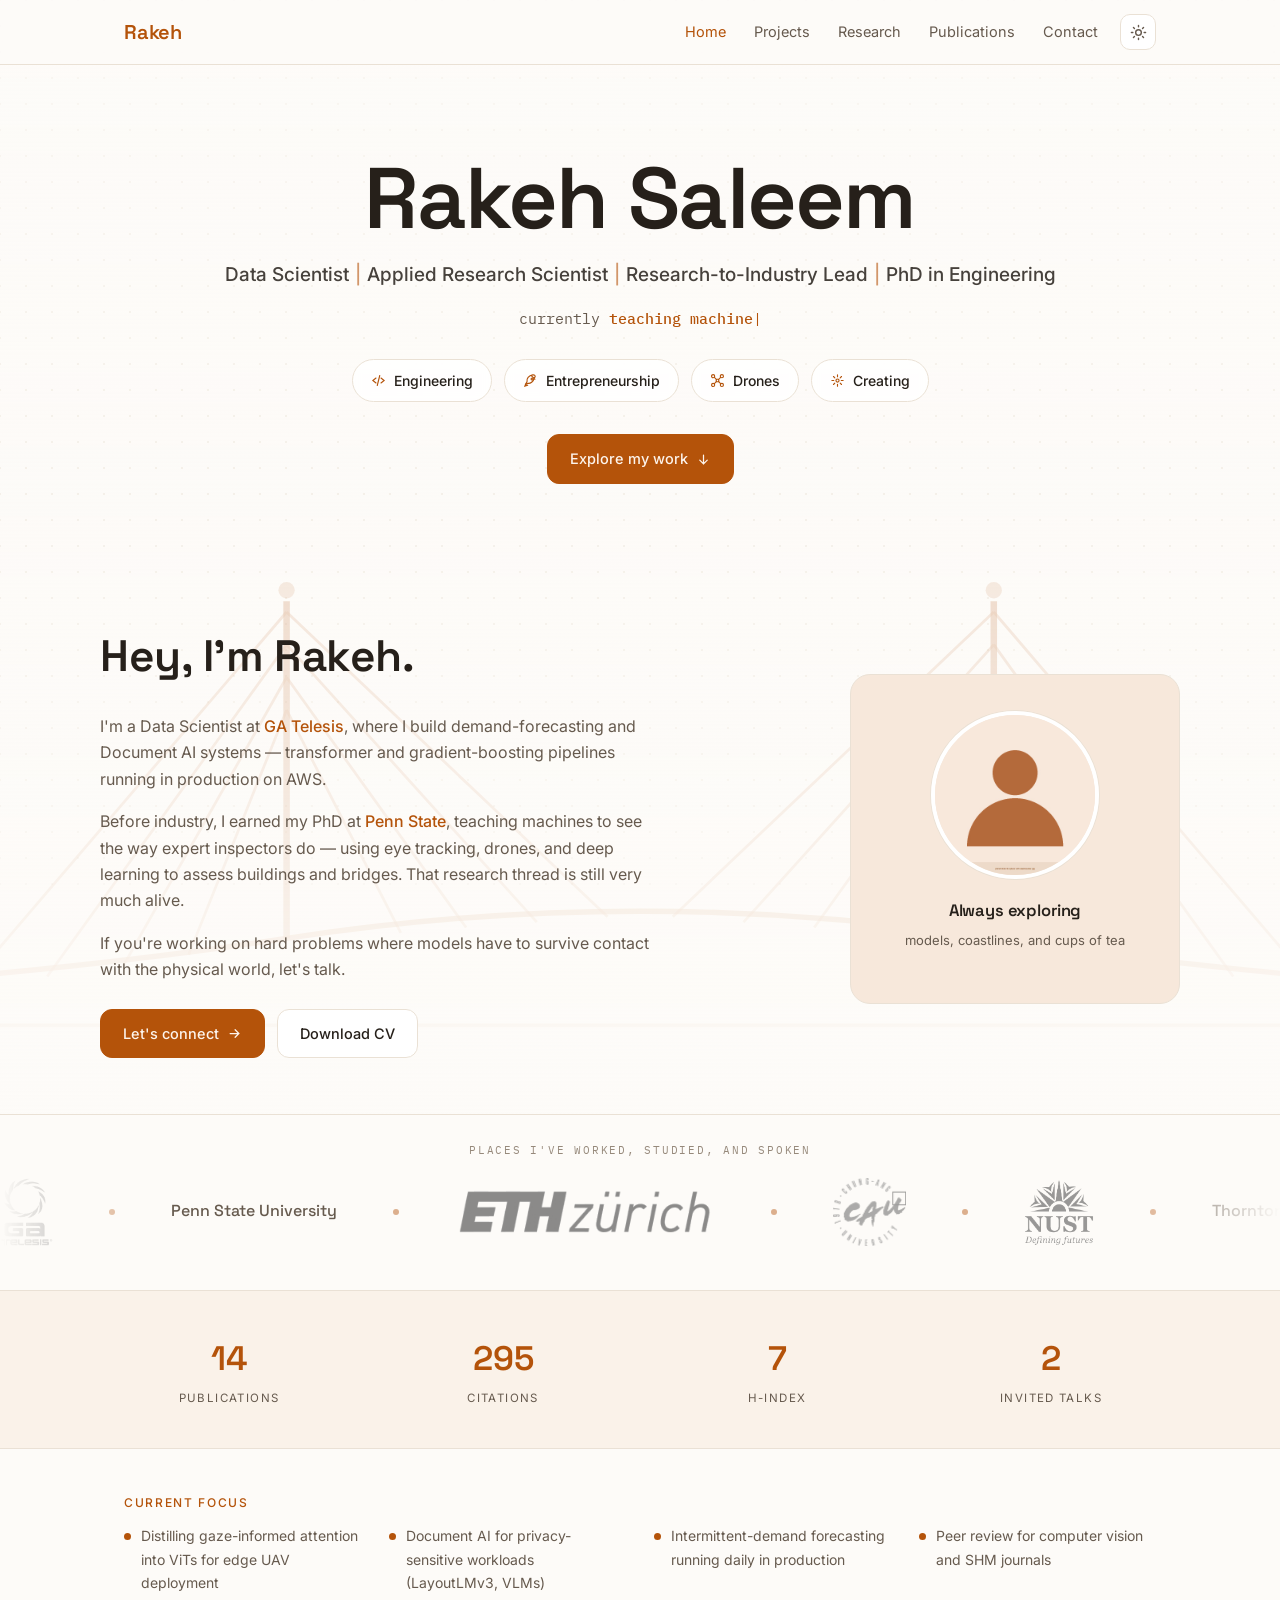
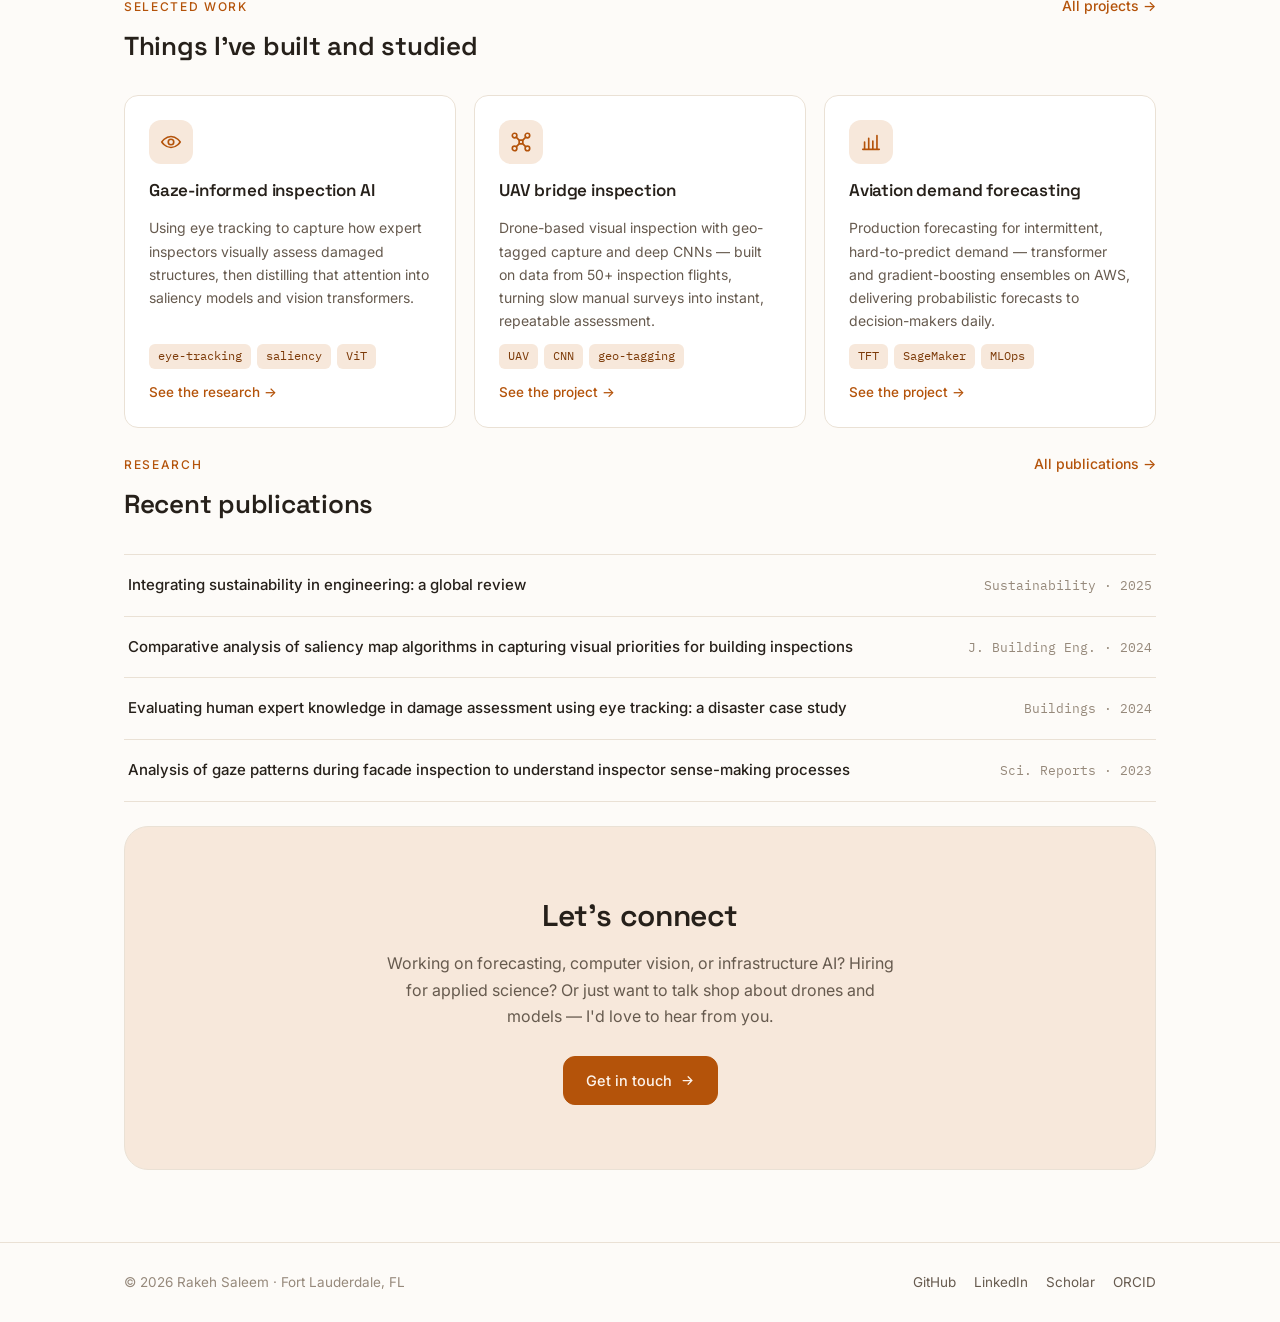
==== commit c193f837: "Rebuild gaze-inspection and simulation SVGs as scenes rather than  flowcharts; fix bridge and foreca" ====
--- a/index.html
+++ b/index.html
@@ -71,11 +71,25 @@
       </svg>
     </div>
   </div>
-  <header class="hero wrap">
+  <section class="mast">
+    <h1 class="mast-name">Rakeh Saleem</h1>
+    <p class="mast-sub">Data Scientist<span class="sep">|</span>Applied Research Scientist<span class="sep">|</span>Research-to-Industry Lead<span class="sep">|</span>PhD in Engineering</p>
+    <p class="mast-now">currently <span class="type" id="typeLine"></span><span class="caret">|</span></p>
+    <div class="mast-chips">
+      <span class="chip"><svg width="15" height="15" viewBox="0 0 24 24" fill="none" stroke="currentColor" stroke-width="1.8" stroke-linecap="round"><path d="m8 8-5 4 5 4m8-8 5 4-5 4M14 4l-4 16"/></svg>Engineering</span>
+      <span class="chip"><svg width="15" height="15" viewBox="0 0 24 24" fill="none" stroke="currentColor" stroke-width="1.8" stroke-linecap="round"><path d="M4.5 16.5 3 21l4.5-1.5M14 5l5 5M6.5 13.5c-1-4 2.5-9.5 9-10.5 1.5-.2 3 .3 3.5 1s1.2 2-1 3.5c-1 6.5-6.5 10-10.5 9L4 19l2.5-5.5Z"/><circle cx="14.5" cy="9.5" r="1.6"/></svg>Entrepreneurship</span>
+      <span class="chip"><svg width="15" height="15" viewBox="0 0 24 24" fill="none" stroke="currentColor" stroke-width="1.8" stroke-linecap="round"><circle cx="5" cy="5" r="2.5"/><circle cx="19" cy="5" r="2.5"/><circle cx="5" cy="19" r="2.5"/><circle cx="19" cy="19" r="2.5"/><path d="M7 7l3.5 3.5M17 7l-3.5 3.5M7 17l3.5-3.5M17 17l-3.5-3.5"/><rect x="10" y="10" width="4" height="4" rx="1"/></svg>Drones</span>
+      <span class="chip"><svg width="15" height="15" viewBox="0 0 24 24" fill="none" stroke="currentColor" stroke-width="1.8" stroke-linecap="round"><path d="M12 3v3m0 12v3M5.6 5.6l2.1 2.1m8.6 8.6 2.1 2.1M3 12h3m12 0h3M5.6 18.4l2.1-2.1m8.6-8.6 2.1-2.1"/><circle cx="12" cy="12" r="2.5"/></svg>Creating</span>
+    </div>
+    <a class="btn primary" href="#intro">Explore my work
+      <svg width="15" height="15" viewBox="0 0 24 24" fill="none" stroke="currentColor" stroke-width="2" stroke-linecap="round"><path d="M12 5v14m-6-6 6 6 6-6"/></svg>
+    </a>
+  </section>
+
+  <header class="hero wrap" id="intro">
   <div>
-    <span class="kicker">Applied Scientist · Multimodal AI &amp; Sensor Fusion</span>
     <h1>Hey, I'm Rakeh.</h1>
-    <p>I'm a Data Scientist at <a class="inline" href="https://www.gatelesis.com/" target="_blank" rel="noopener">GA Telesis</a>, where I build demand-forecasting and Document&nbsp;AI systems for aviation — Transformer and gradient-boosting pipelines running in production on AWS.</p>
+    <p>I'm a Data Scientist at <a class="inline" href="https://www.gatelesis.com/" target="_blank" rel="noopener">GA Telesis</a>, where I build demand-forecasting and Document&nbsp;AI systems — transformer and gradient-boosting pipelines running in production on AWS.</p>
     <p>Before industry, I earned my PhD at <a class="inline" href="https://scholar.google.com/citations?user=sNDGyTYAAAAJ&hl=en" target="_blank" rel="noopener">Penn State</a>, teaching machines to see the way expert inspectors do — using eye tracking, drones, and deep learning to assess buildings and bridges. That research thread is still very much alive.</p>
     <p>If you're working on hard problems where models have to survive contact with the physical world, let's talk.</p>
     <div class="cta-row">
@@ -88,6 +102,8 @@
   <div class="photo-card">
     <img src="assets/avatar.jpg" alt="Portrait of Rakeh Saleem" onerror="this.style.display='none';this.nextElementSibling.style.display='flex'">
     <div class="avatar-fallback" aria-hidden="true">RS</div>
+    <h3>Always exploring</h3>
+    <p class="sub">models, coastlines, and cups of tea</p>
   </div>
   </header>
 </div>
@@ -143,16 +159,16 @@
       <h3>UAV bridge inspection</h3>
       <p>Drone-based visual inspection with geo-tagged capture and deep CNNs — built on data from 50+ inspection flights, turning slow manual surveys into instant, repeatable assessment.</p>
       <div class="tags"><span class="tag">UAV</span><span class="tag">CNN</span><span class="tag">geo-tagging</span></div>
-      <a class="link" href="projects.html">See the code →</a>
+      <a class="link" href="projects.html#feat-uav">See the project →</a>
     </article>
     <article class="card">
       <div class="icon">
         <svg width="22" height="22" viewBox="0 0 24 24" fill="none" stroke="currentColor" stroke-width="1.8" stroke-linecap="round"><path d="M3 20h18M5 20V12m4.5 8V8m4.5 12v-9m4.5 9V5"/></svg>
       </div>
       <h3>Aviation demand forecasting</h3>
-      <p>Production forecasting for intermittent aviation-parts demand — Transformer/TFT ensembles on AWS SageMaker, with 76% of SKU forecasts landing within actual demand range over a 3-month horizon.</p>
+      <p>Production forecasting for intermittent, hard-to-predict demand — transformer and gradient-boosting ensembles on AWS, delivering probabilistic forecasts to decision-makers daily.</p>
       <div class="tags"><span class="tag">TFT</span><span class="tag">SageMaker</span><span class="tag">MLOps</span></div>
-      <a class="link" href="contact.html">Ask me about it →</a>
+      <a class="link" href="projects.html#feat-forecast">See the project →</a>
     </article>
   </div>
 </section>
--- a/assets/style.css
+++ b/assets/style.css
@@ -42,6 +42,21 @@
 
 /* Interactive dot-grid background */
 #dotgrid{position:fixed;inset:0;z-index:-1;pointer-events:none}
+
+/* Masthead — full-width statement above the intro */
+.mast{position:relative;z-index:1;text-align:center;padding:88px 24px 64px}
+.mast-name{font-family:'Space Grotesk',sans-serif;font-size:clamp(46px,8vw,86px);font-weight:600;letter-spacing:-0.02em;line-height:1.05}
+.mast-sub{font-size:clamp(15px,2vw,19px);font-weight:500;color:var(--ink);opacity:.85;margin-top:16px}
+.mast-sub .sep{color:var(--teal);opacity:.7;margin:0 6px}
+.mast-now{font-family:'IBM Plex Mono',monospace;font-size:15px;color:var(--muted);margin-top:16px;min-height:1.6em}
+.mast-now .type{color:var(--teal);font-weight:500}
+.mast-now .caret{color:var(--teal);animation:blink 1.05s steps(1) infinite}
+@keyframes blink{50%{opacity:0}}
+.mast-chips{display:flex;gap:12px;justify-content:center;flex-wrap:wrap;margin-top:28px}
+.chip{display:inline-flex;align-items:center;gap:8px;background:color-mix(in srgb,var(--card) 82%,transparent);border:1px solid var(--line);border-radius:999px;padding:9px 18px;font-size:14px;font-weight:500;backdrop-filter:blur(4px)}
+.chip svg{color:var(--teal)}
+.mast .btn{margin-top:32px}
+@media (prefers-reduced-motion:reduce){.mast-now .caret{animation:none}}
 
 /* Hero shell with background image layer */
 .hero-shell{position:relative;overflow:hidden}
@@ -108,10 +123,12 @@
 [data-theme="dark"] .btn.primary{color:#2A1608}
 .btn.primary:hover{background:var(--teal-bright)}
 
-/* Photo card: circular portrait in a square tint block */
-.photo-card{position:relative;border:1px solid var(--line);border-radius:20px;aspect-ratio:1/1;background:var(--tint);display:flex;align-items:center;justify-content:center}
-.photo-card img{width:72%;aspect-ratio:1/1;border-radius:50%;object-fit:cover;border:4px solid var(--card);box-shadow:0 0 0 1px var(--line)}
-.avatar-fallback{display:none;align-items:center;justify-content:center;width:72%;aspect-ratio:1/1;border-radius:50%;background:var(--teal);color:#FDF4EC;font-family:'Space Grotesk',sans-serif;font-size:64px;font-weight:600}
+/* Photo card: circular portrait + caption in a square tint block (Aashna-style) */
+.photo-card{position:relative;border:1px solid var(--line);border-radius:20px;aspect-ratio:1/1;background:var(--tint);display:flex;flex-direction:column;align-items:center;justify-content:center;gap:6px;padding:24px;text-align:center;max-width:330px;width:100%;justify-self:end}
+.photo-card img{width:60%;aspect-ratio:1/1;border-radius:50%;object-fit:cover;border:4px solid var(--card);box-shadow:0 0 0 1px var(--line)}
+.avatar-fallback{display:none;align-items:center;justify-content:center;width:60%;aspect-ratio:1/1;border-radius:50%;background:var(--teal);color:#FDF4EC;font-family:'Space Grotesk',sans-serif;font-size:56px;font-weight:600}
+.photo-card h3{font-size:16.5px;font-weight:600;margin-top:12px}
+.photo-card .sub{font-size:13px;color:var(--muted)}
 
 /* Stats */
 .stats{border-top:1px solid var(--line);border-bottom:1px solid var(--line);background:var(--tint-soft)}
@@ -198,7 +215,7 @@
 
 @media (max-width:860px){
   .hero{grid-template-columns:1fr;padding:48px 0 40px;gap:36px}
-  .photo-card{max-width:380px;margin:0 auto}
+  .photo-card{max-width:300px;margin:0 auto;justify-self:center}
   .stats-inner{grid-template-columns:repeat(2,1fr);gap:28px 12px}
   .contact-grid{grid-template-columns:1fr}
   .nav-links{display:none}
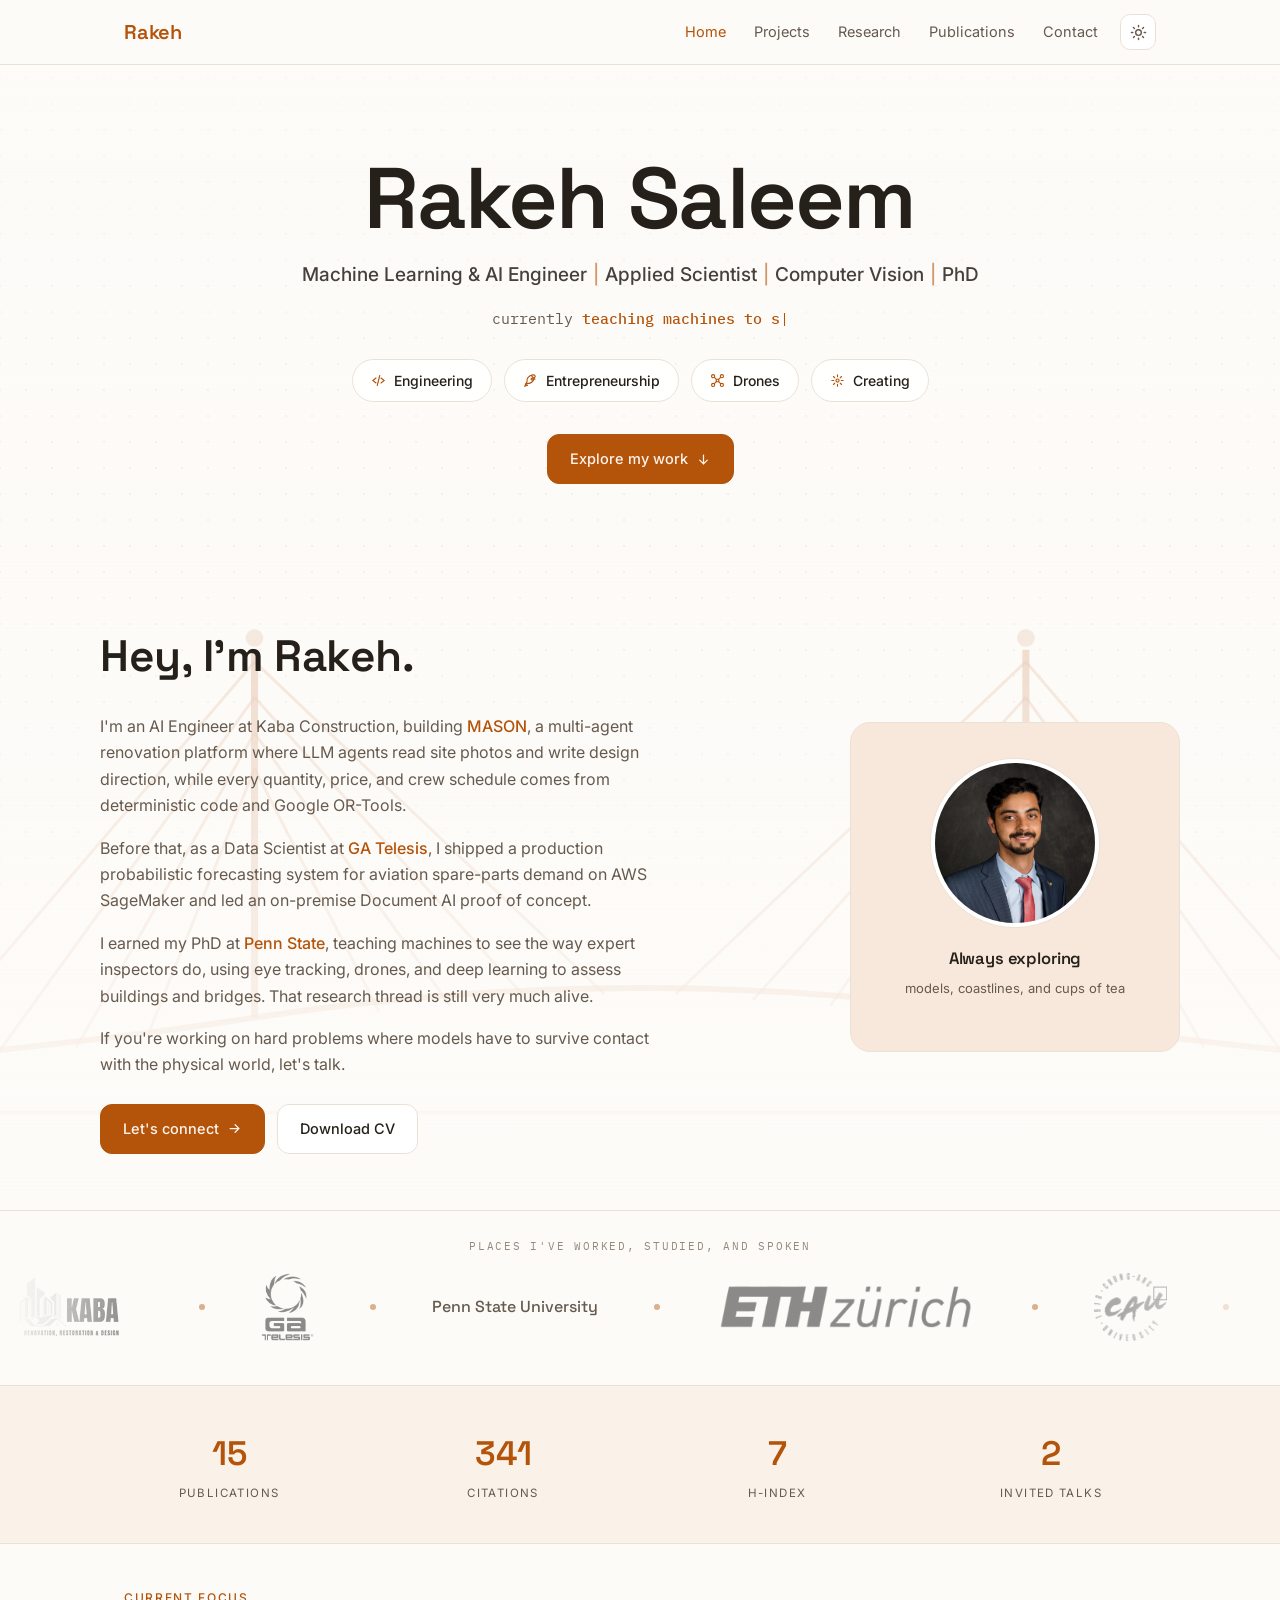
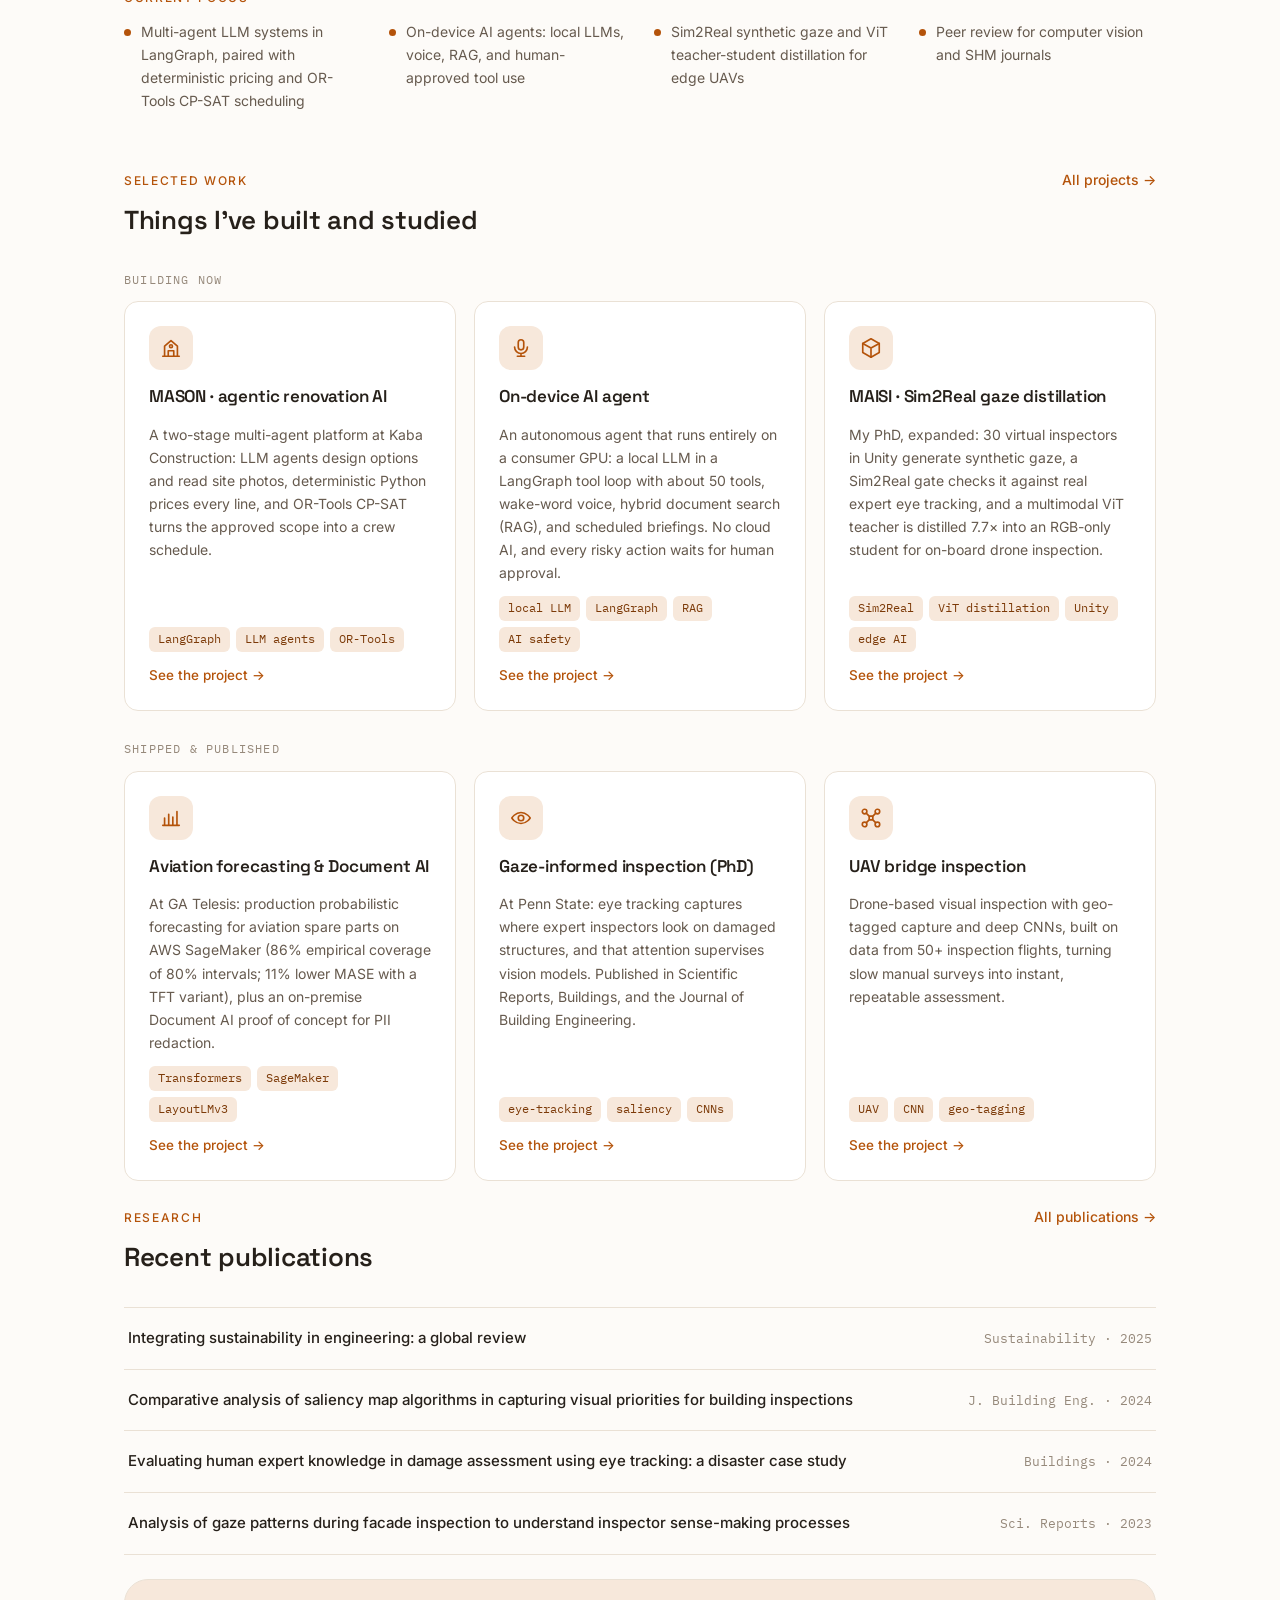
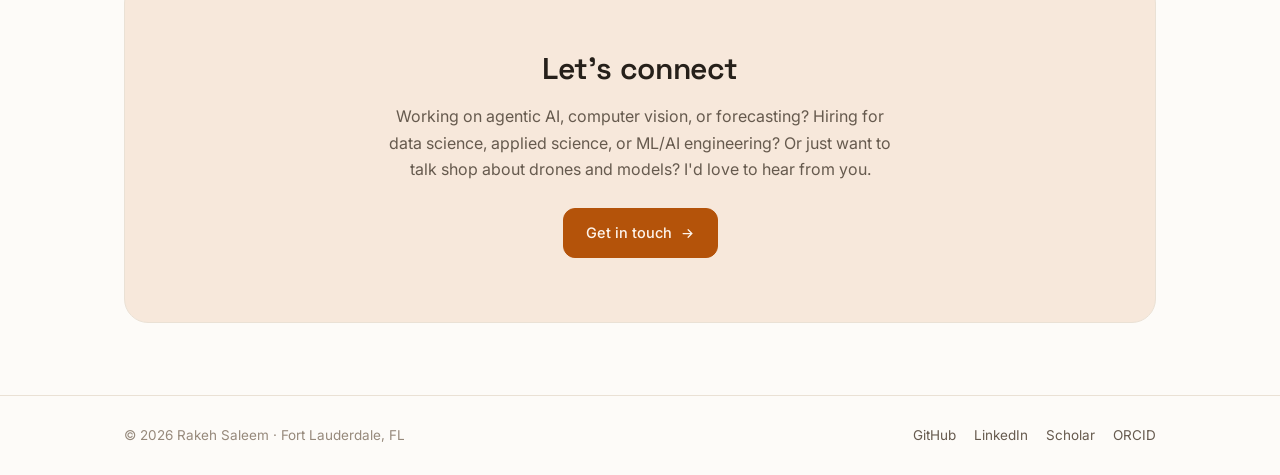
==== commit 3ea640f8: "Update site for AI Engineer role at Kaba Construction - Homepage: new headline, intro, and current f" ====
--- a/index.html
+++ b/index.html
@@ -3,11 +3,11 @@
 <head>
 <meta charset="UTF-8">
 <meta name="viewport" content="width=device-width, initial-scale=1.0">
-<title>Rakeh Saleem — Research Scientist · Computer Vision & ML</title>
-<meta name="description" content="Rakeh Saleem — Applied Scientist / Data Scientist (PhD). Multimodal AI and sensor fusion: computer vision, Document AI, time-series forecasting with Transformers, and MLOps on AWS SageMaker. 11 publications, 300+ citations, invited talks at ETH Zurich and Thornton Tomasetti.">
+<title>Rakeh Saleem | Machine Learning & AI · PhD</title>
+<meta name="description" content="Rakeh Saleem, PhD: machine learning and AI engineer and applied scientist. Agentic AI with LLMs and OR-Tools, computer vision, Document AI, and probabilistic time-series forecasting on AWS SageMaker. 11 peer-reviewed publications; invited talks at ETH Zurich and Thornton Tomasetti.">
 <meta property="og:type" content="website">
-<meta property="og:title" content="Rakeh Saleem — Research Scientist · Computer Vision & ML">
-<meta property="og:description" content="PhD-trained research scientist building computer vision and forecasting systems that ship.">
+<meta property="og:title" content="Rakeh Saleem | Machine Learning & AI · PhD">
+<meta property="og:description" content="PhD-trained ML and AI engineer building agentic, computer vision, and forecasting systems that ship.">
 <meta property="og:url" content="https://rakehsaleem.github.io/">
 <meta property="og:image" content="https://rakehsaleem.github.io/assets/avatar.jpg">
 <meta name="twitter:card" content="summary">
@@ -73,7 +73,7 @@
   </div>
   <section class="mast">
     <h1 class="mast-name">Rakeh Saleem</h1>
-    <p class="mast-sub">Data Scientist<span class="sep">|</span>Applied Research Scientist<span class="sep">|</span>Research-to-Industry Lead<span class="sep">|</span>PhD in Engineering</p>
+    <p class="mast-sub">Machine Learning &amp; AI Engineer<span class="sep">|</span>Applied Scientist<span class="sep">|</span>Computer Vision<span class="sep">|</span>PhD</p>
     <p class="mast-now">currently <span class="type" id="typeLine"></span><span class="caret">|</span></p>
     <div class="mast-chips">
       <span class="chip"><svg width="15" height="15" viewBox="0 0 24 24" fill="none" stroke="currentColor" stroke-width="1.8" stroke-linecap="round"><path d="m8 8-5 4 5 4m8-8 5 4-5 4M14 4l-4 16"/></svg>Engineering</span>
@@ -89,8 +89,9 @@
   <header class="hero wrap" id="intro">
   <div>
     <h1>Hey, I'm Rakeh.</h1>
-    <p>I'm a Data Scientist at <a class="inline" href="https://www.gatelesis.com/" target="_blank" rel="noopener">GA Telesis</a>, where I build demand-forecasting and Document&nbsp;AI systems — transformer and gradient-boosting pipelines running in production on AWS.</p>
-    <p>Before industry, I earned my PhD at <a class="inline" href="https://scholar.google.com/citations?user=sNDGyTYAAAAJ&hl=en" target="_blank" rel="noopener">Penn State</a>, teaching machines to see the way expert inspectors do — using eye tracking, drones, and deep learning to assess buildings and bridges. That research thread is still very much alive.</p>
+    <p>I'm an AI Engineer at Kaba Construction, building <a class="inline" href="projects.html#feat-mason">MASON</a>, a multi-agent renovation platform where LLM agents read site photos and write design direction, while every quantity, price, and crew schedule comes from deterministic code and Google OR-Tools.</p>
+    <p>Before that, as a Data Scientist at <a class="inline" href="https://www.gatelesis.com/" target="_blank" rel="noopener">GA Telesis</a>, I shipped a production probabilistic forecasting system for aviation spare-parts demand on AWS SageMaker and led an on-premise Document&nbsp;AI proof of concept.</p>
+    <p>I earned my PhD at <a class="inline" href="https://scholar.google.com/citations?user=sNDGyTYAAAAJ&hl=en" target="_blank" rel="noopener">Penn State</a>, teaching machines to see the way expert inspectors do, using eye tracking, drones, and deep learning to assess buildings and bridges. That research thread is still very much alive.</p>
     <p>If you're working on hard problems where models have to survive contact with the physical world, let's talk.</p>
     <div class="cta-row">
       <a class="btn primary" href="contact.html">Let's connect
@@ -118,7 +119,7 @@
 <div class="stats">
   <div class="wrap stats-inner">
     <div class="stat"><div class="num" data-count="11" data-scholar="publications_count">11</div><div class="lbl">Publications</div></div>
-    <div class="stat"><div class="num" data-count="300" data-suffix="+" data-scholar="citations">300+</div><div class="lbl">Citations</div></div>
+    <div class="stat"><div class="num" data-count="340" data-suffix="+" data-scholar="citations">340+</div><div class="lbl">Citations</div></div>
     <div class="stat"><div class="num" data-count="7" data-scholar="h_index">7</div><div class="lbl">h-index</div></div>
     <div class="stat"><div class="num" data-count="2">2</div><div class="lbl">Invited talks</div></div>
   </div>
@@ -127,14 +128,14 @@
 <section class="wrap" style="padding:44px 24px 0">
   <span class="kicker">Current focus</span>
   <div style="display:grid;grid-template-columns:repeat(auto-fit,minmax(230px,1fr));gap:12px 28px;margin-top:12px">
-    <div style="display:flex;gap:10px;align-items:baseline"><span style="width:7px;height:7px;border-radius:50%;background:var(--teal);flex:none;transform:translateY(-1px)"></span><span style="font-size:14px;color:var(--muted)">Distilling gaze-informed attention into ViTs for edge UAV deployment</span></div>
-    <div style="display:flex;gap:10px;align-items:baseline"><span style="width:7px;height:7px;border-radius:50%;background:var(--teal);flex:none;transform:translateY(-1px)"></span><span style="font-size:14px;color:var(--muted)">Document AI for privacy-sensitive workloads (LayoutLMv3, VLMs)</span></div>
-    <div style="display:flex;gap:10px;align-items:baseline"><span style="width:7px;height:7px;border-radius:50%;background:var(--teal);flex:none;transform:translateY(-1px)"></span><span style="font-size:14px;color:var(--muted)">Intermittent-demand forecasting running daily in production</span></div>
+    <div style="display:flex;gap:10px;align-items:baseline"><span style="width:7px;height:7px;border-radius:50%;background:var(--teal);flex:none;transform:translateY(-1px)"></span><span style="font-size:14px;color:var(--muted)">Multi-agent LLM systems in LangGraph, paired with deterministic pricing and OR-Tools CP-SAT scheduling</span></div>
+    <div style="display:flex;gap:10px;align-items:baseline"><span style="width:7px;height:7px;border-radius:50%;background:var(--teal);flex:none;transform:translateY(-1px)"></span><span style="font-size:14px;color:var(--muted)">On-device AI agents: local LLMs, voice, RAG, and human-approved tool use</span></div>
+    <div style="display:flex;gap:10px;align-items:baseline"><span style="width:7px;height:7px;border-radius:50%;background:var(--teal);flex:none;transform:translateY(-1px)"></span><span style="font-size:14px;color:var(--muted)">Sim2Real synthetic gaze and ViT teacher-student distillation for edge UAVs</span></div>
     <div style="display:flex;gap:10px;align-items:baseline"><span style="width:7px;height:7px;border-radius:50%;background:var(--teal);flex:none;transform:translateY(-1px)"></span><span style="font-size:14px;color:var(--muted)">Peer review for computer vision and SHM journals</span></div>
   </div>
 </section>
 
-<section id="work" class="wrap">
+<section id="work" class="wrap" style="padding-top:56px">
   <div class="sec-head">
     <div>
       <span class="kicker">Selected work</span>
@@ -142,33 +143,64 @@
     </div>
     <a href="projects.html">All projects →</a>
   </div>
+  <p style="font-family:'IBM Plex Mono',monospace;font-size:12px;letter-spacing:.1em;text-transform:uppercase;color:var(--faint);margin:0px 0 12px">Building now</p>
   <div class="cards">
     <article class="card">
       <div class="icon">
-        <svg width="22" height="22" viewBox="0 0 24 24" fill="none" stroke="currentColor" stroke-width="1.8" stroke-linecap="round"><path d="M2 12s3.5-6 10-6 10 6 10 6-3.5 6-10 6-10-6-10-6Z"/><circle cx="12" cy="12" r="3"/></svg>
-      </div>
-      <h3>Gaze-informed inspection AI</h3>
-      <p>Using eye tracking to capture how expert inspectors visually assess damaged structures, then distilling that attention into saliency models and vision transformers.</p>
-      <div class="tags"><span class="tag">eye-tracking</span><span class="tag">saliency</span><span class="tag">ViT</span></div>
-      <a class="link" href="research.html">See the research →</a>
-    </article>
-    <article class="card">
-      <div class="icon">
-        <svg width="22" height="22" viewBox="0 0 24 24" fill="none" stroke="currentColor" stroke-width="1.8" stroke-linecap="round"><circle cx="5" cy="5" r="2.5"/><circle cx="19" cy="5" r="2.5"/><circle cx="5" cy="19" r="2.5"/><circle cx="19" cy="19" r="2.5"/><path d="M7 7l3.5 3.5M17 7l-3.5 3.5M7 17l3.5-3.5M17 17l-3.5-3.5"/><rect x="10" y="10" width="4" height="4" rx="1"/></svg>
+        <svg width="22" height="22" viewBox="0 0 24 24" fill="none" stroke="currentColor" stroke-width="1.8" stroke-linecap="round" stroke-linejoin="round"><path d="M3 21h18M5 21V10l7-6 7 6v11"/><path d="M9 21v-6h6v6"/><circle cx="12" cy="10" r="1.6"/></svg>
+      </div>
+      <h3>MASON · agentic renovation AI</h3>
+      <p>A two-stage multi-agent platform at Kaba Construction: LLM agents design options and read site photos, deterministic Python prices every line, and OR-Tools CP-SAT turns the approved scope into a crew schedule.</p>
+      <div class="tags"><span class="tag">LangGraph</span><span class="tag">LLM agents</span><span class="tag">OR-Tools</span></div>
+      <a class="link" href="projects.html#feat-mason">See the project →</a>
+    </article>
+    <article class="card">
+      <div class="icon">
+        <svg width="22" height="22" viewBox="0 0 24 24" fill="none" stroke="currentColor" stroke-width="1.8" stroke-linecap="round" stroke-linejoin="round"><rect x="9" y="3" width="6" height="11" rx="3"/><path d="M5 11a7 7 0 0 0 14 0M12 18v3M8 21h8"/></svg>
+      </div>
+      <h3>On-device AI agent</h3>
+      <p>An autonomous agent that runs entirely on a consumer GPU: a local LLM in a LangGraph tool loop with about 50 tools, wake-word voice, hybrid document search (RAG), and scheduled briefings. No cloud AI, and every risky action waits for human approval.</p>
+      <div class="tags"><span class="tag">local LLM</span><span class="tag">LangGraph</span><span class="tag">RAG</span><span class="tag">AI safety</span></div>
+      <a class="link" href="projects.html#feat-agent">See the project →</a>
+    </article>
+    <article class="card">
+      <div class="icon">
+        <svg width="22" height="22" viewBox="0 0 24 24" fill="none" stroke="currentColor" stroke-width="1.8" stroke-linecap="round" stroke-linejoin="round"><path d="M12 2 3 7v10l9 5 9-5V7l-9-5Z"/><path d="m3 7 9 5 9-5M12 12v10"/></svg>
+      </div>
+      <h3>MAISI · Sim2Real gaze distillation</h3>
+      <p>My PhD, expanded: 30 virtual inspectors in Unity generate synthetic gaze, a Sim2Real gate checks it against real expert eye tracking, and a multimodal ViT teacher is distilled 7.7× into an RGB-only student for on-board drone inspection.</p>
+      <div class="tags"><span class="tag">Sim2Real</span><span class="tag">ViT distillation</span><span class="tag">Unity</span><span class="tag">edge AI</span></div>
+      <a class="link" href="projects.html#feat-sim">See the project →</a>
+    </article>
+  </div>
+  <p style="font-family:'IBM Plex Mono',monospace;font-size:12px;letter-spacing:.1em;text-transform:uppercase;color:var(--faint);margin:28px 0 12px">Shipped &amp; published</p>
+  <div class="cards">
+    <article class="card">
+      <div class="icon">
+        <svg width="22" height="22" viewBox="0 0 24 24" fill="none" stroke="currentColor" stroke-width="1.8" stroke-linecap="round" stroke-linejoin="round"><path d="M3 20h18M5 20V12m4.5 8V8m4.5 12v-9m4.5 9V5"/></svg>
+      </div>
+      <h3>Aviation forecasting &amp; Document AI</h3>
+      <p>At GA Telesis: production probabilistic forecasting for aviation spare parts on AWS SageMaker (86% empirical coverage of 80% intervals; 11% lower MASE with a TFT variant), plus an on-premise Document AI proof of concept for PII redaction.</p>
+      <div class="tags"><span class="tag">Transformers</span><span class="tag">SageMaker</span><span class="tag">LayoutLMv3</span></div>
+      <a class="link" href="projects.html#feat-forecast">See the project →</a>
+    </article>
+    <article class="card">
+      <div class="icon">
+        <svg width="22" height="22" viewBox="0 0 24 24" fill="none" stroke="currentColor" stroke-width="1.8" stroke-linecap="round" stroke-linejoin="round"><path d="M2 12s3.5-6 10-6 10 6 10 6-3.5 6-10 6-10-6-10-6Z"/><circle cx="12" cy="12" r="3"/></svg>
+      </div>
+      <h3>Gaze-informed inspection (PhD)</h3>
+      <p>At Penn State: eye tracking captures where expert inspectors look on damaged structures, and that attention supervises vision models. Published in Scientific Reports, Buildings, and the Journal of Building Engineering.</p>
+      <div class="tags"><span class="tag">eye-tracking</span><span class="tag">saliency</span><span class="tag">CNNs</span></div>
+      <a class="link" href="projects.html#feat-gaze">See the project →</a>
+    </article>
+    <article class="card">
+      <div class="icon">
+        <svg width="22" height="22" viewBox="0 0 24 24" fill="none" stroke="currentColor" stroke-width="1.8" stroke-linecap="round" stroke-linejoin="round"><circle cx="5" cy="5" r="2.5"/><circle cx="19" cy="5" r="2.5"/><circle cx="5" cy="19" r="2.5"/><circle cx="19" cy="19" r="2.5"/><path d="M7 7l3.5 3.5M17 7l-3.5 3.5M7 17l3.5-3.5M17 17l-3.5-3.5"/><rect x="10" y="10" width="4" height="4" rx="1"/></svg>
       </div>
       <h3>UAV bridge inspection</h3>
-      <p>Drone-based visual inspection with geo-tagged capture and deep CNNs — built on data from 50+ inspection flights, turning slow manual surveys into instant, repeatable assessment.</p>
+      <p>Drone-based visual inspection with geo-tagged capture and deep CNNs, built on data from 50+ inspection flights, turning slow manual surveys into instant, repeatable assessment.</p>
       <div class="tags"><span class="tag">UAV</span><span class="tag">CNN</span><span class="tag">geo-tagging</span></div>
       <a class="link" href="projects.html#feat-uav">See the project →</a>
-    </article>
-    <article class="card">
-      <div class="icon">
-        <svg width="22" height="22" viewBox="0 0 24 24" fill="none" stroke="currentColor" stroke-width="1.8" stroke-linecap="round"><path d="M3 20h18M5 20V12m4.5 8V8m4.5 12v-9m4.5 9V5"/></svg>
-      </div>
-      <h3>Aviation demand forecasting</h3>
-      <p>Production forecasting for intermittent, hard-to-predict demand — transformer and gradient-boosting ensembles on AWS, delivering probabilistic forecasts to decision-makers daily.</p>
-      <div class="tags"><span class="tag">TFT</span><span class="tag">SageMaker</span><span class="tag">MLOps</span></div>
-      <a class="link" href="projects.html#feat-forecast">See the project →</a>
     </article>
   </div>
 </section>
@@ -204,7 +236,7 @@
 <div class="wrap">
   <div class="connect" id="connect">
     <h2>Let's connect</h2>
-    <p>Working on forecasting, computer vision, or infrastructure AI? Hiring for applied science? Or just want to talk shop about drones and models — I'd love to hear from you.</p>
+    <p>Working on agentic AI, computer vision, or forecasting? Hiring for data science, applied science, or ML/AI engineering? Or just want to talk shop about drones and models? I'd love to hear from you.</p>
     <a class="btn primary" href="contact.html">Get in touch
       <svg width="15" height="15" viewBox="0 0 24 24" fill="none" stroke="currentColor" stroke-width="2" stroke-linecap="round"><path d="M5 12h14m-6-6 6 6-6 6"/></svg>
     </a>
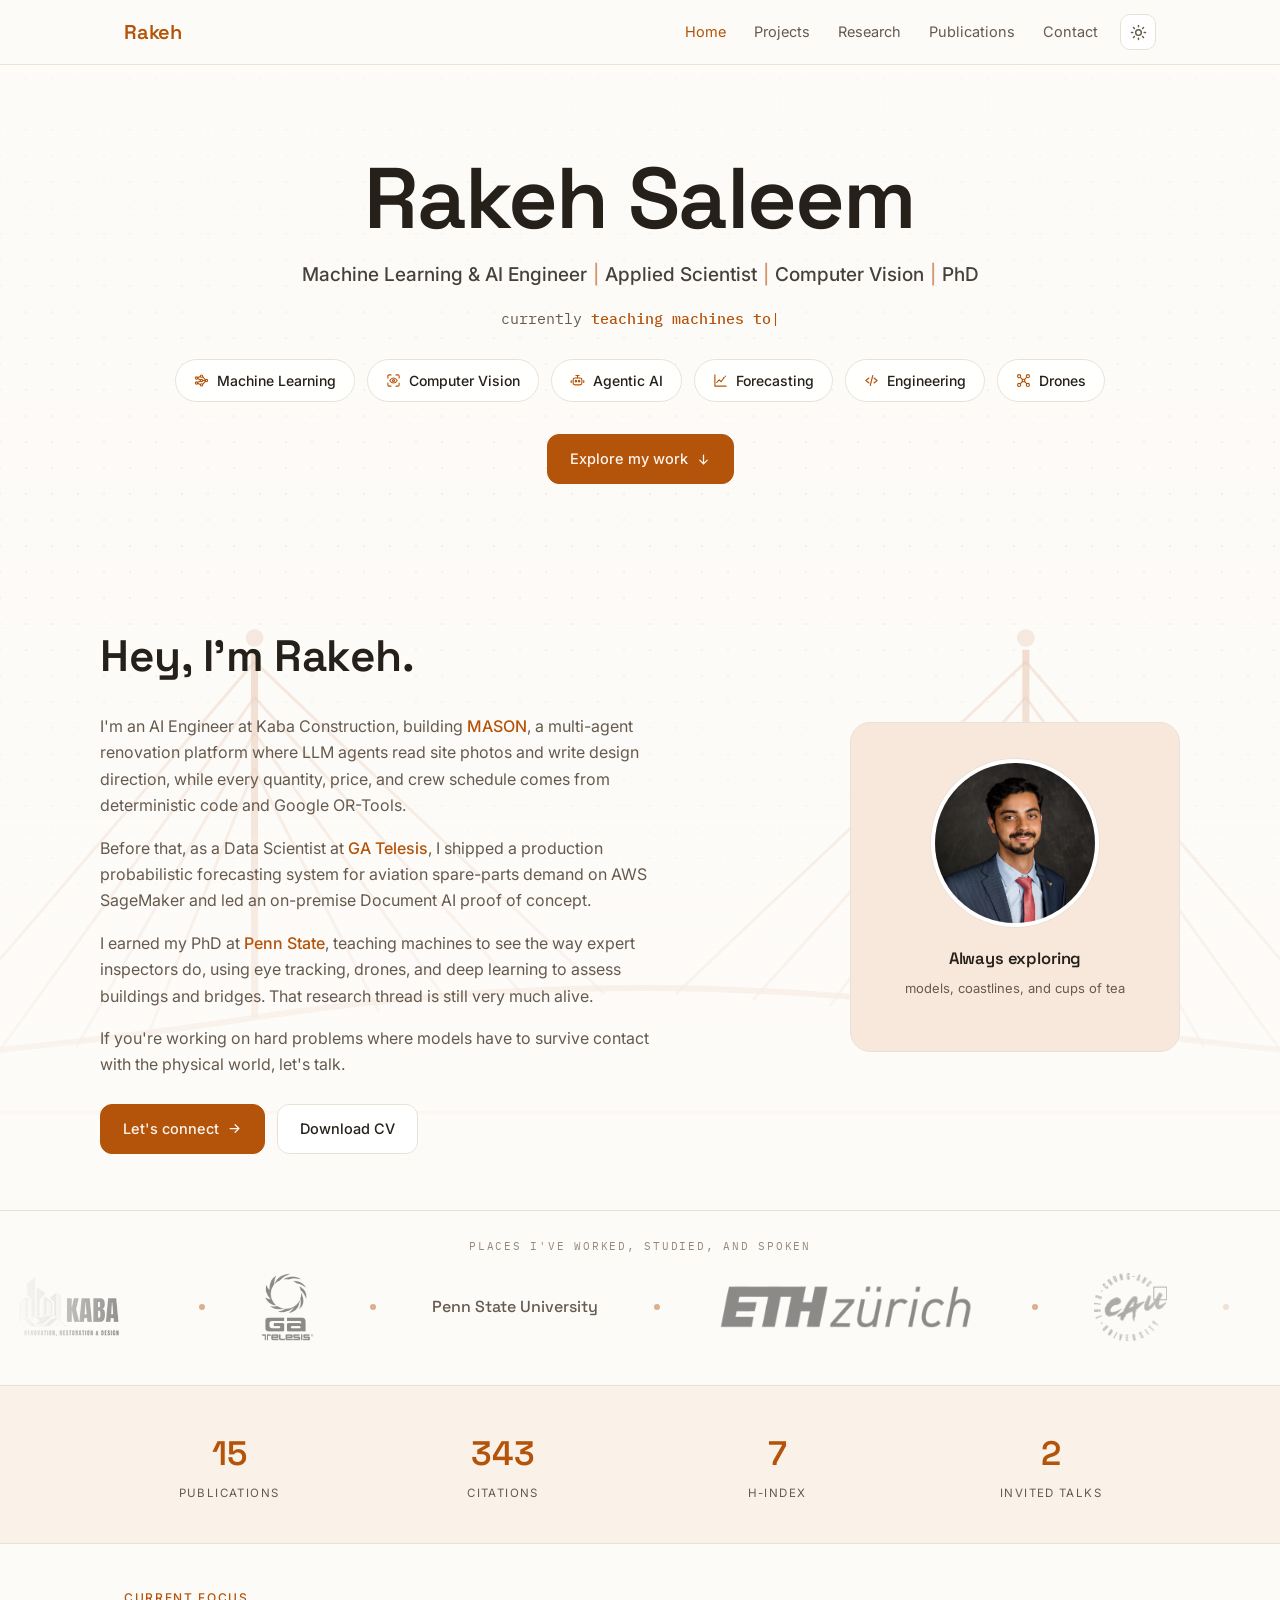
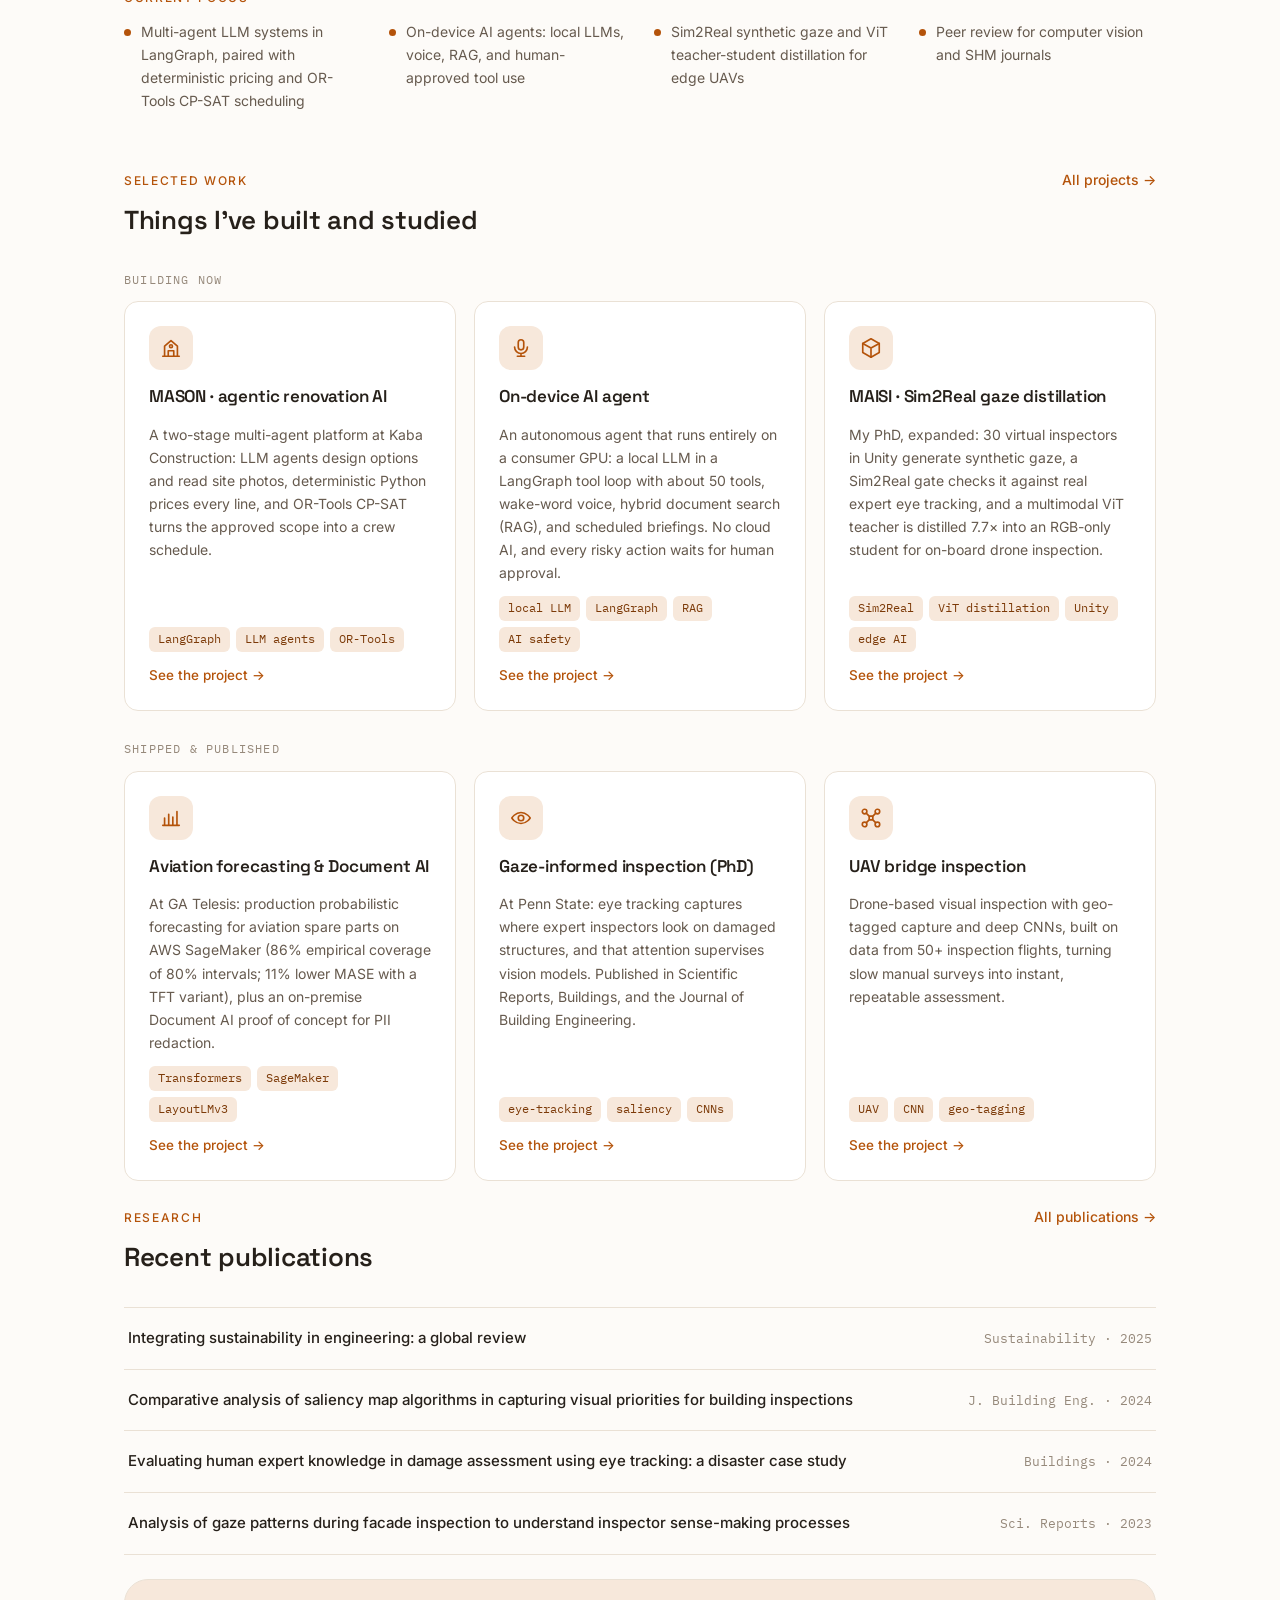
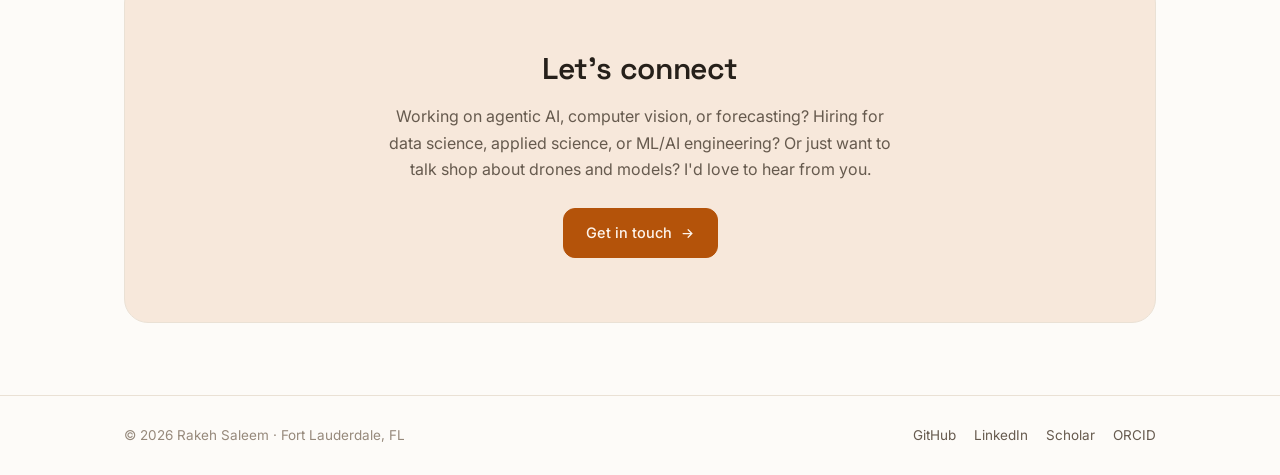
==== commit edf72bcb: "Refresh homepage badges and project diagrams - Homepage badges: Machine Learning, Computer Vision, A" ====
--- a/index.html
+++ b/index.html
@@ -76,10 +76,12 @@
     <p class="mast-sub">Machine Learning &amp; AI Engineer<span class="sep">|</span>Applied Scientist<span class="sep">|</span>Computer Vision<span class="sep">|</span>PhD</p>
     <p class="mast-now">currently <span class="type" id="typeLine"></span><span class="caret">|</span></p>
     <div class="mast-chips">
-      <span class="chip"><svg width="15" height="15" viewBox="0 0 24 24" fill="none" stroke="currentColor" stroke-width="1.8" stroke-linecap="round"><path d="m8 8-5 4 5 4m8-8 5 4-5 4M14 4l-4 16"/></svg>Engineering</span>
-      <span class="chip"><svg width="15" height="15" viewBox="0 0 24 24" fill="none" stroke="currentColor" stroke-width="1.8" stroke-linecap="round"><path d="M4.5 16.5 3 21l4.5-1.5M14 5l5 5M6.5 13.5c-1-4 2.5-9.5 9-10.5 1.5-.2 3 .3 3.5 1s1.2 2-1 3.5c-1 6.5-6.5 10-10.5 9L4 19l2.5-5.5Z"/><circle cx="14.5" cy="9.5" r="1.6"/></svg>Entrepreneurship</span>
-      <span class="chip"><svg width="15" height="15" viewBox="0 0 24 24" fill="none" stroke="currentColor" stroke-width="1.8" stroke-linecap="round"><circle cx="5" cy="5" r="2.5"/><circle cx="19" cy="5" r="2.5"/><circle cx="5" cy="19" r="2.5"/><circle cx="19" cy="19" r="2.5"/><path d="M7 7l3.5 3.5M17 7l-3.5 3.5M7 17l3.5-3.5M17 17l-3.5-3.5"/><rect x="10" y="10" width="4" height="4" rx="1"/></svg>Drones</span>
-      <span class="chip"><svg width="15" height="15" viewBox="0 0 24 24" fill="none" stroke="currentColor" stroke-width="1.8" stroke-linecap="round"><path d="M12 3v3m0 12v3M5.6 5.6l2.1 2.1m8.6 8.6 2.1 2.1M3 12h3m12 0h3M5.6 18.4l2.1-2.1m8.6-8.6 2.1-2.1"/><circle cx="12" cy="12" r="2.5"/></svg>Creating</span>
+      <span class="chip"><svg width="15" height="15" viewBox="0 0 24 24" fill="none" stroke="currentColor" stroke-width="1.8" stroke-linecap="round" stroke-linejoin="round"><circle cx="4" cy="8" r="1.8"/><circle cx="4" cy="16" r="1.8"/><circle cx="12" cy="5" r="1.8"/><circle cx="12" cy="12" r="1.8"/><circle cx="12" cy="19" r="1.8"/><circle cx="20" cy="12" r="1.8"/><path d="M5.7 7.4 10.3 5.6M5.7 8.8l4.6 2.4M5.7 15.2l4.6-2.4M5.7 16.6l4.6 1.8M13.8 5.8l4.5 5.2M13.8 12h4.4M13.8 18.2l4.5-5.2"/></svg>Machine Learning</span>
+      <span class="chip"><svg width="15" height="15" viewBox="0 0 24 24" fill="none" stroke="currentColor" stroke-width="1.8" stroke-linecap="round" stroke-linejoin="round"><path d="M3 8V5a2 2 0 0 1 2-2h3M16 3h3a2 2 0 0 1 2 2v3M21 16v3a2 2 0 0 1-2 2h-3M8 21H5a2 2 0 0 1-2-2v-3"/><path d="M6 12s2.5-4 6-4 6 4 6 4-2.5 4-6 4-6-4-6-4Z"/><circle cx="12" cy="12" r="1.6"/></svg>Computer Vision</span>
+      <span class="chip"><svg width="15" height="15" viewBox="0 0 24 24" fill="none" stroke="currentColor" stroke-width="1.8" stroke-linecap="round" stroke-linejoin="round"><rect x="5" y="8" width="14" height="11" rx="3"/><path d="M12 8V4M9.5 4h5"/><circle cx="9.5" cy="13" r="1.2"/><circle cx="14.5" cy="13" r="1.2"/><path d="M2 12v3M22 12v3"/></svg>Agentic AI</span>
+      <span class="chip"><svg width="15" height="15" viewBox="0 0 24 24" fill="none" stroke="currentColor" stroke-width="1.8" stroke-linecap="round" stroke-linejoin="round"><path d="M3 3v18h18"/><path d="M6 15l4-4 3 3 4-6"/><path d="M17 8l3-3" stroke-dasharray="1.5 2.2"/></svg>Forecasting</span>
+      <span class="chip"><svg width="15" height="15" viewBox="0 0 24 24" fill="none" stroke="currentColor" stroke-width="1.8" stroke-linecap="round" stroke-linejoin="round"><path d="m8 8-5 4 5 4m8-8 5 4-5 4M14 4l-4 16"/></svg>Engineering</span>
+      <span class="chip"><svg width="15" height="15" viewBox="0 0 24 24" fill="none" stroke="currentColor" stroke-width="1.8" stroke-linecap="round" stroke-linejoin="round"><circle cx="5" cy="5" r="2.5"/><circle cx="19" cy="5" r="2.5"/><circle cx="5" cy="19" r="2.5"/><circle cx="19" cy="19" r="2.5"/><path d="M7 7l3.5 3.5M17 7l-3.5 3.5M7 17l3.5-3.5M17 17l-3.5-3.5"/><rect x="10" y="10" width="4" height="4" rx="1"/></svg>Drones</span>
     </div>
     <a class="btn primary" href="#intro">Explore my work
       <svg width="15" height="15" viewBox="0 0 24 24" fill="none" stroke="currentColor" stroke-width="2" stroke-linecap="round"><path d="M12 5v14m-6-6 6 6 6-6"/></svg>
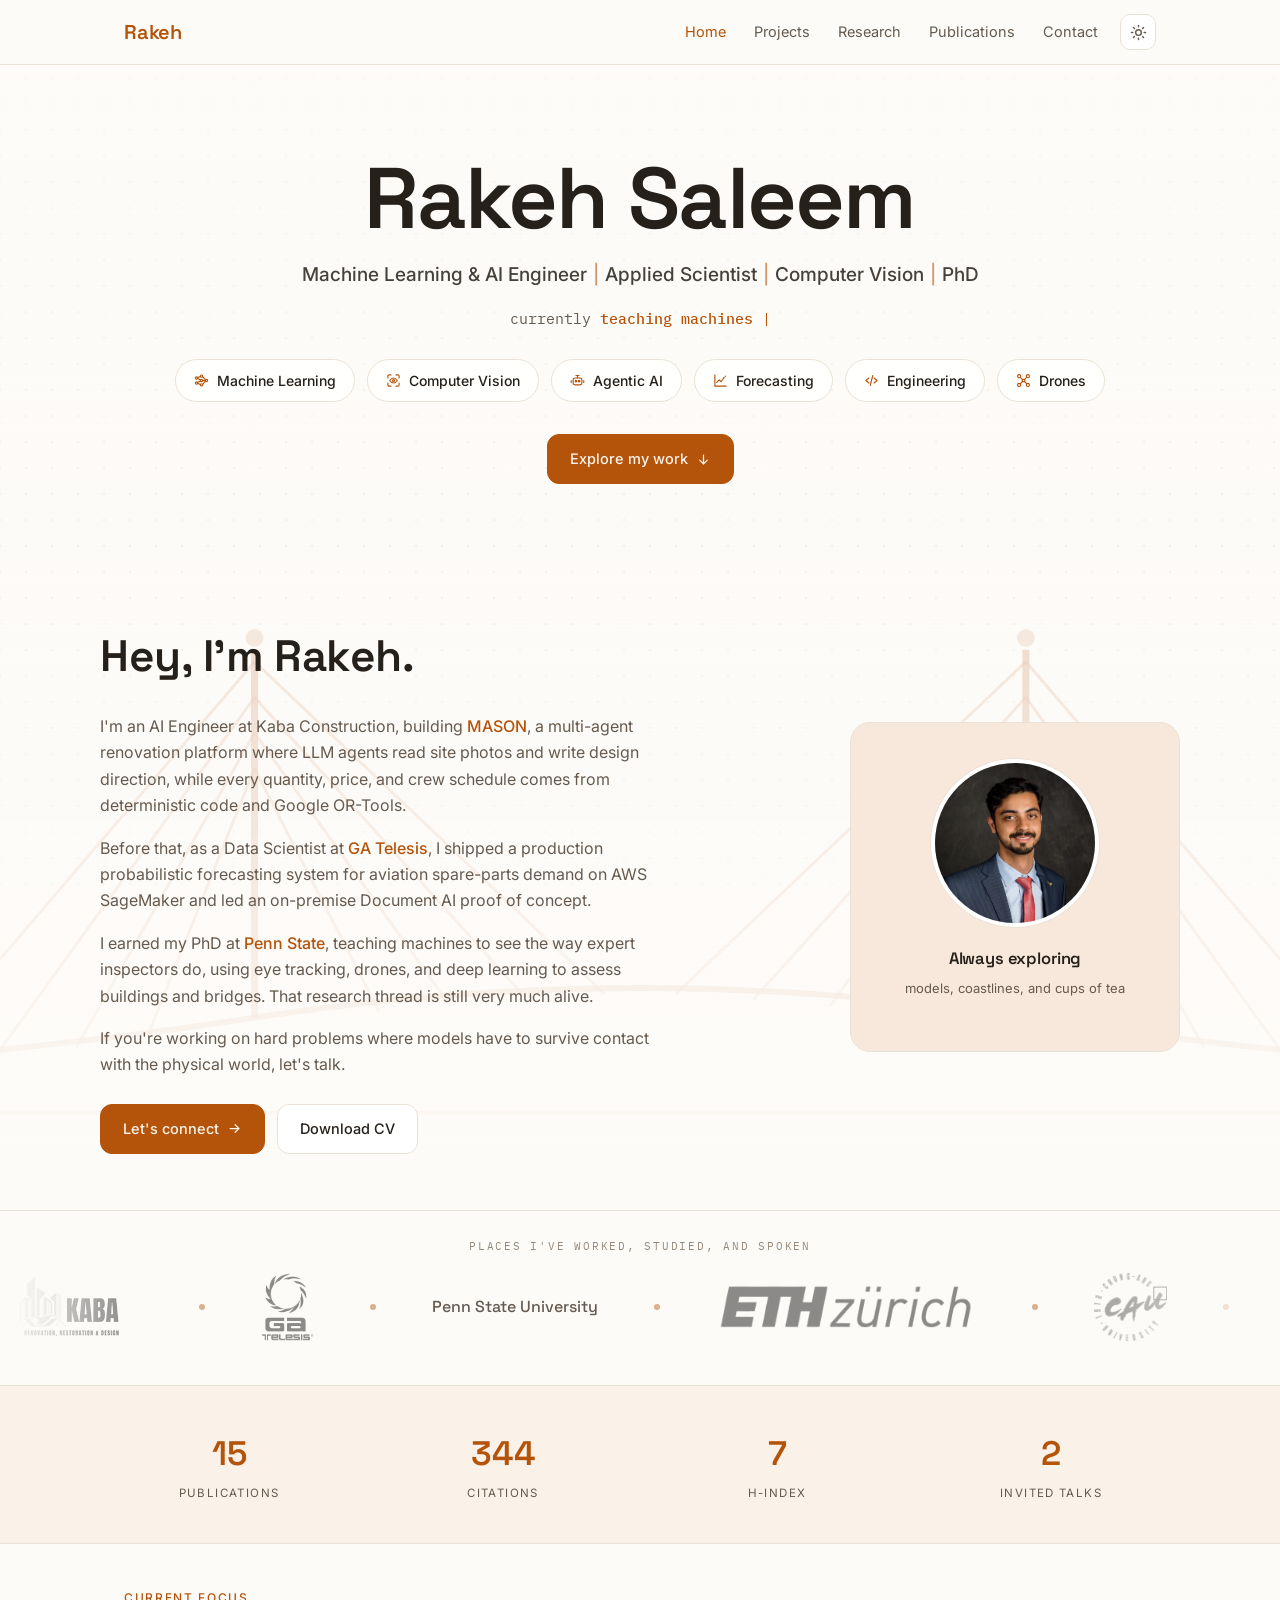
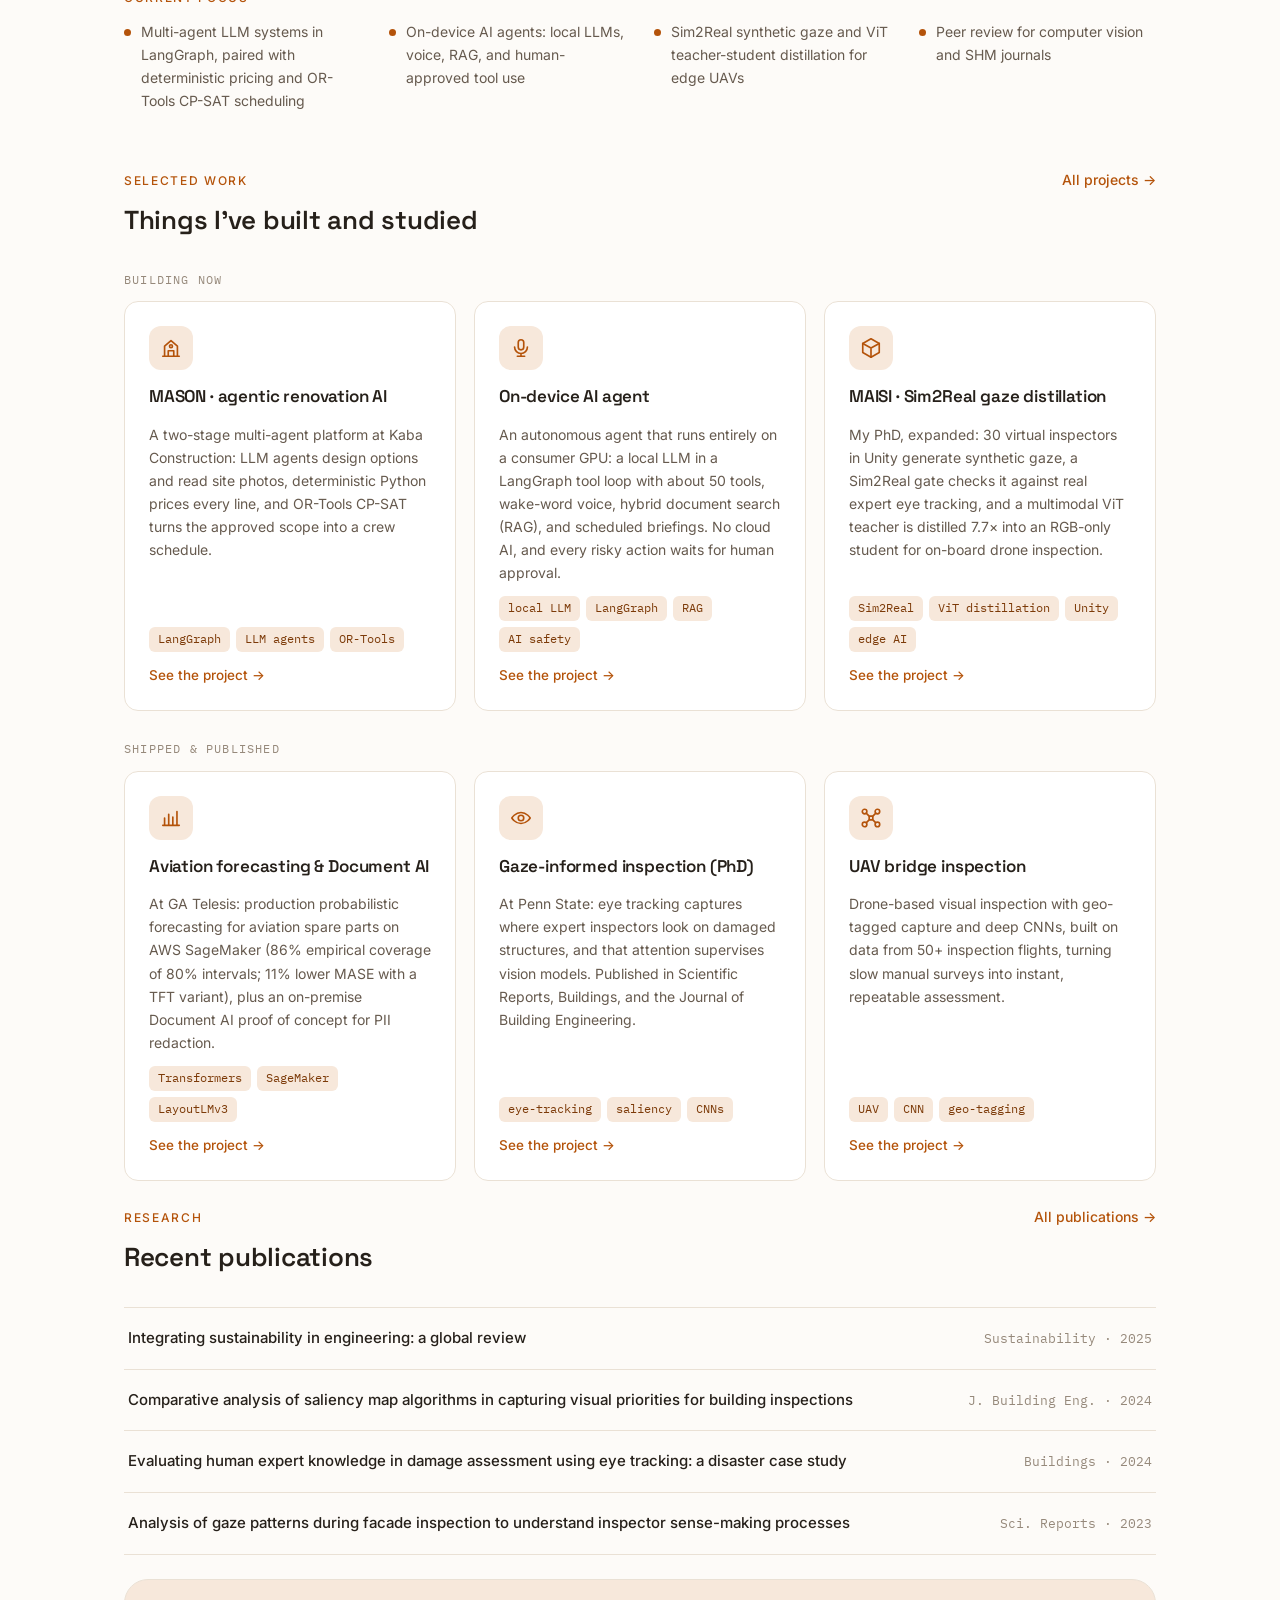
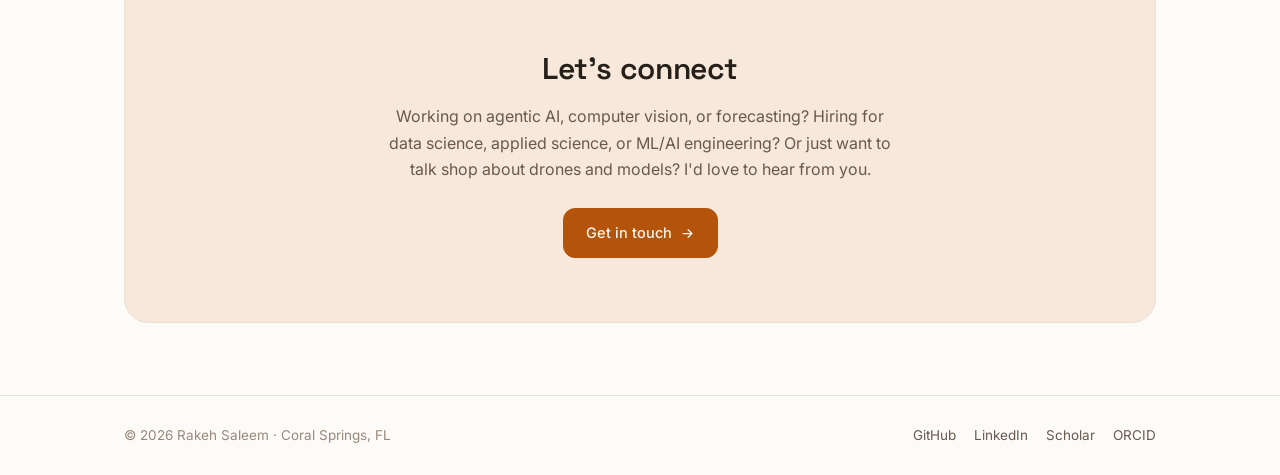
==== commit fbd9eca6: "New MASON and on-device agent diagrams; footer and graph labels - Projects: MASON drawn as a 3D kitc" ====
--- a/index.html
+++ b/index.html
@@ -247,7 +247,7 @@
 
 <footer>
   <div class="wrap foot-inner">
-    <span>© 2026 Rakeh Saleem · Fort Lauderdale, FL</span>
+    <span>© 2026 Rakeh Saleem · Coral Springs, FL</span>
     <div class="socials">
       <a href="https://github.com/rakehsaleem" target="_blank" rel="noopener">GitHub</a>
       <a href="https://www.linkedin.com/in/rakeh-saleem/" target="_blank" rel="noopener">LinkedIn</a>
